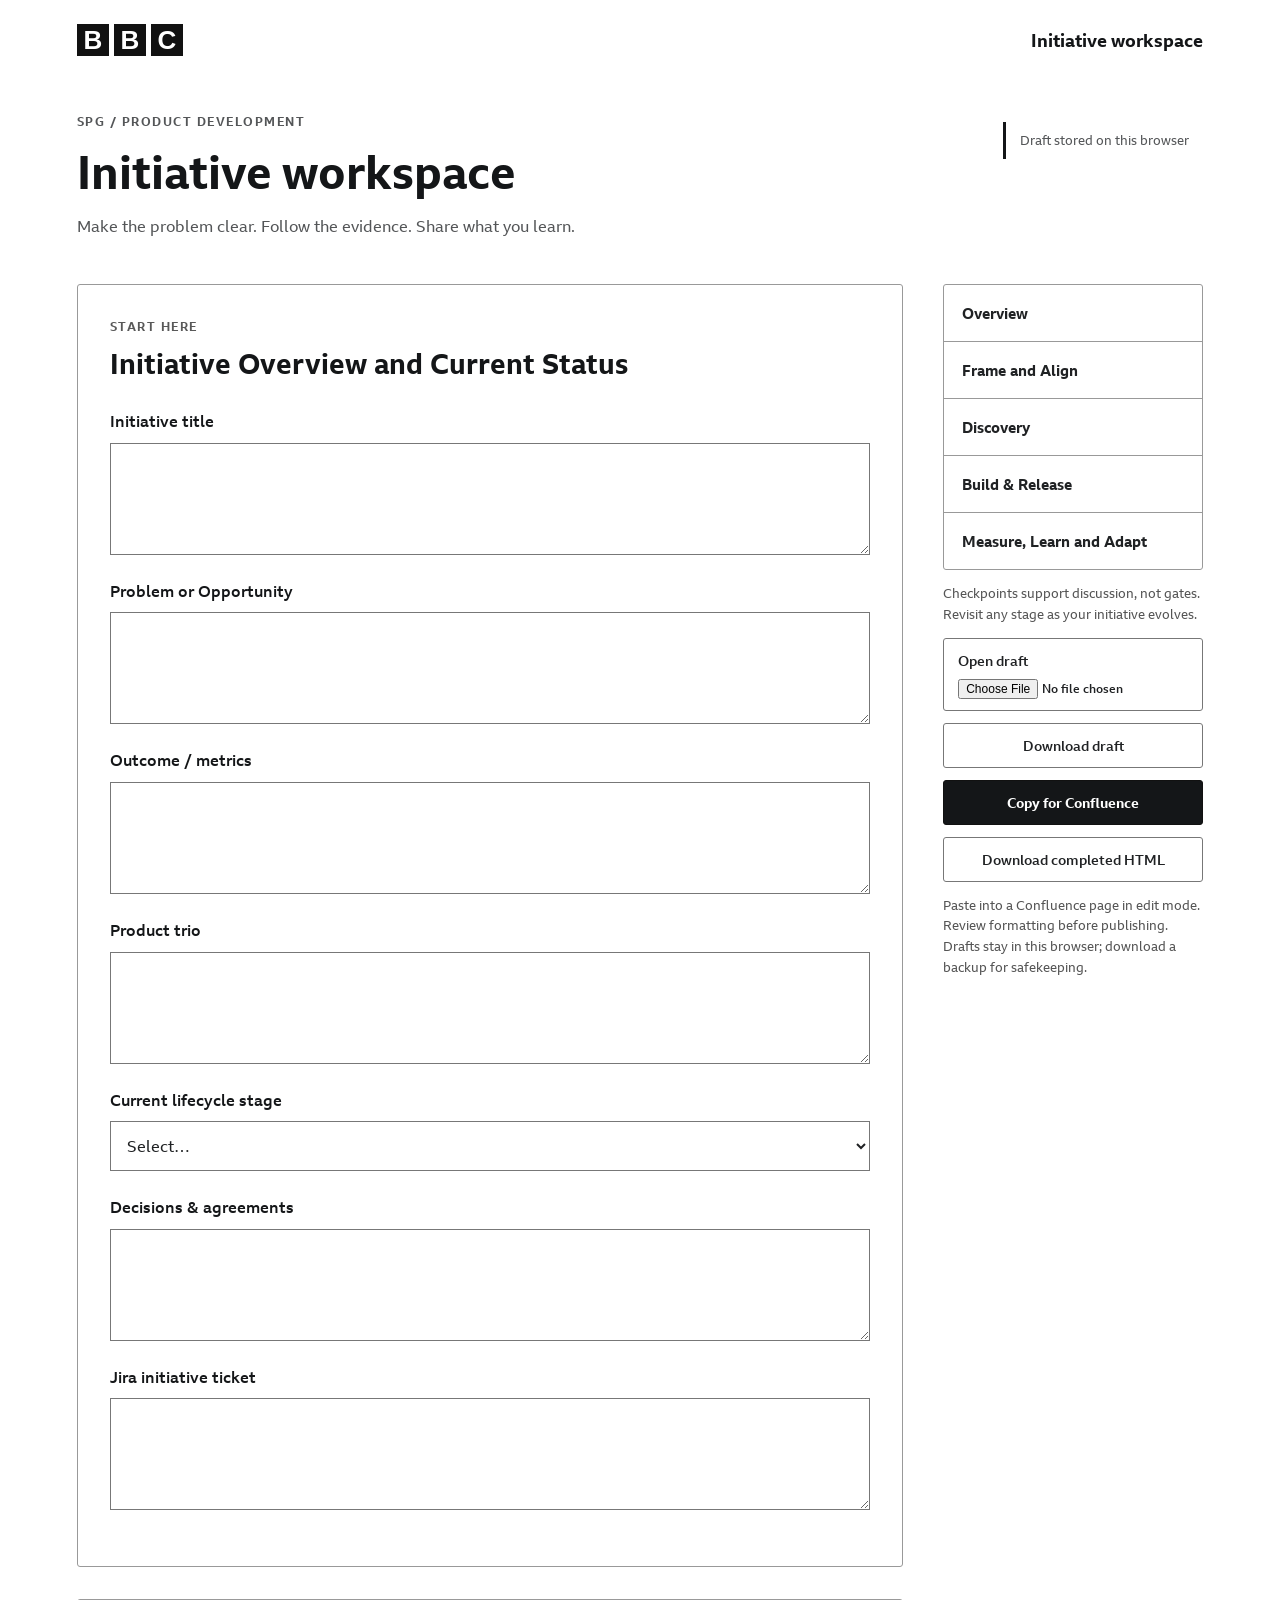
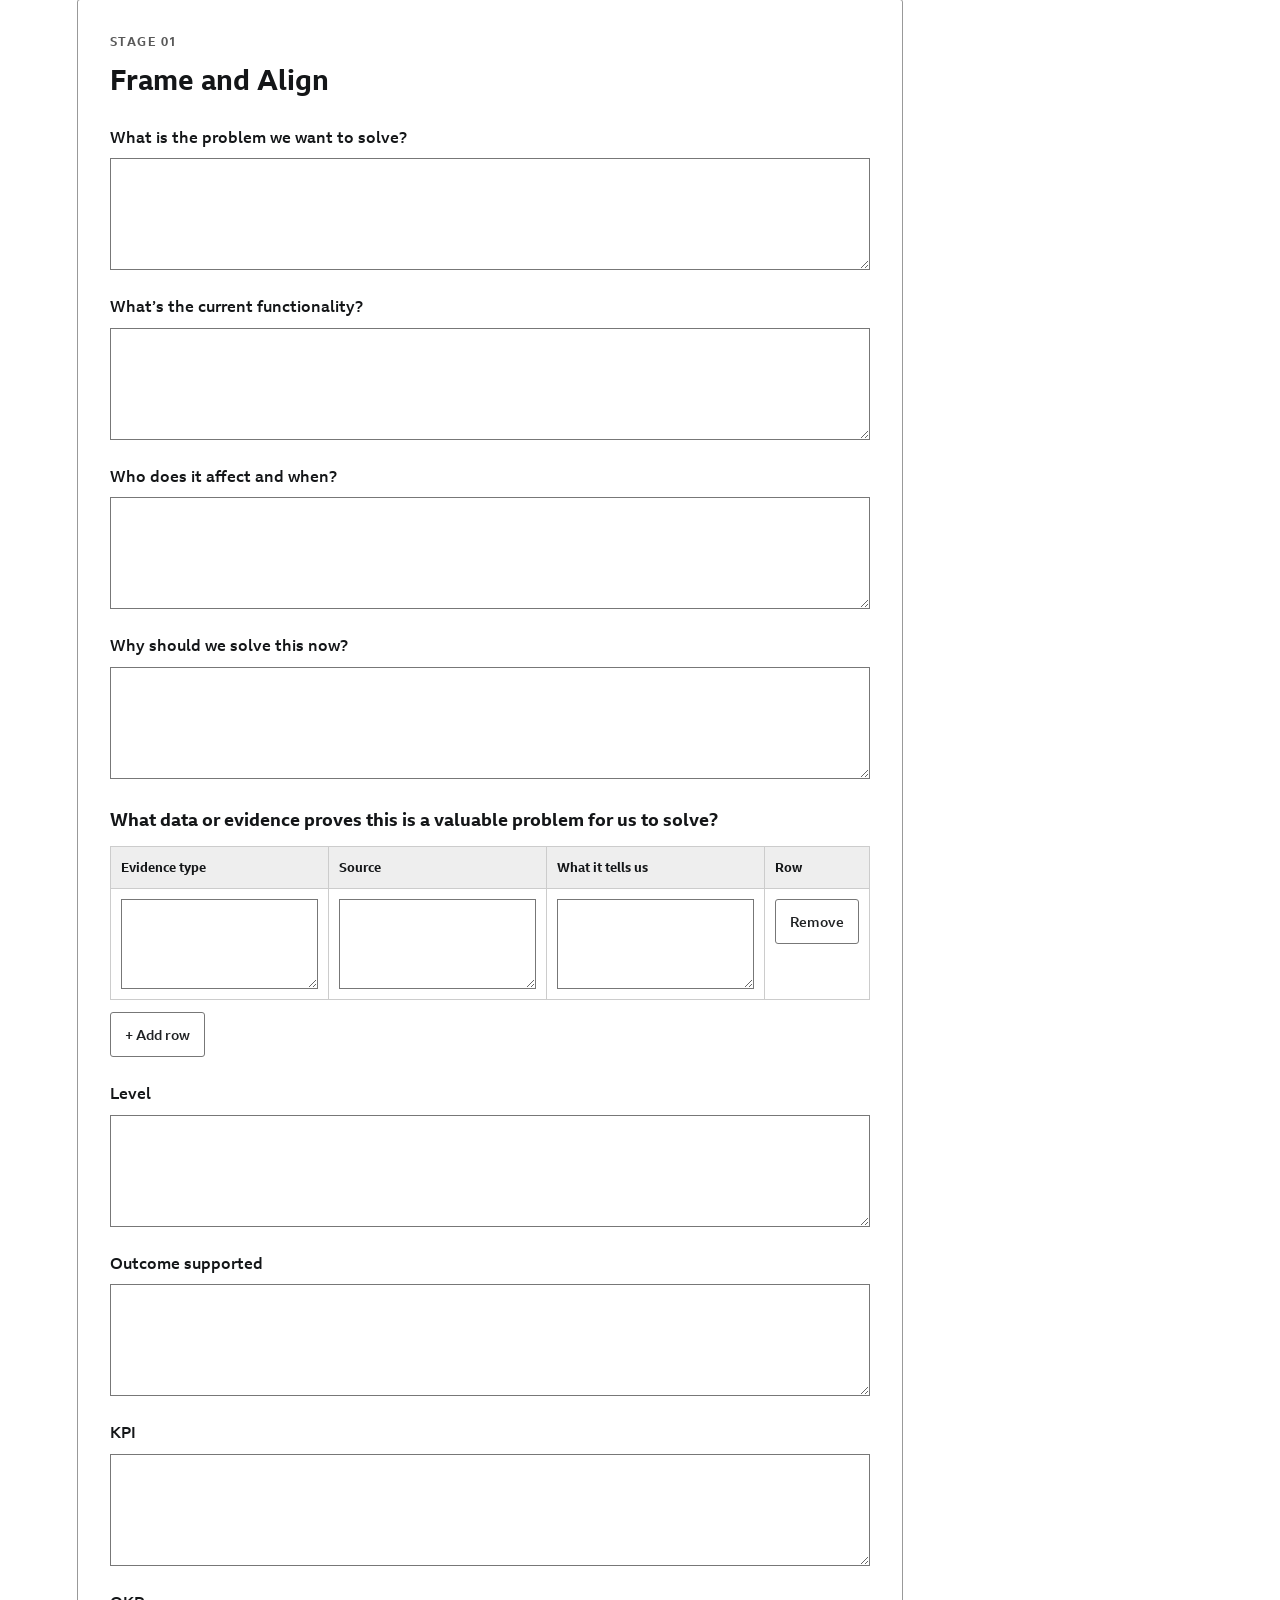
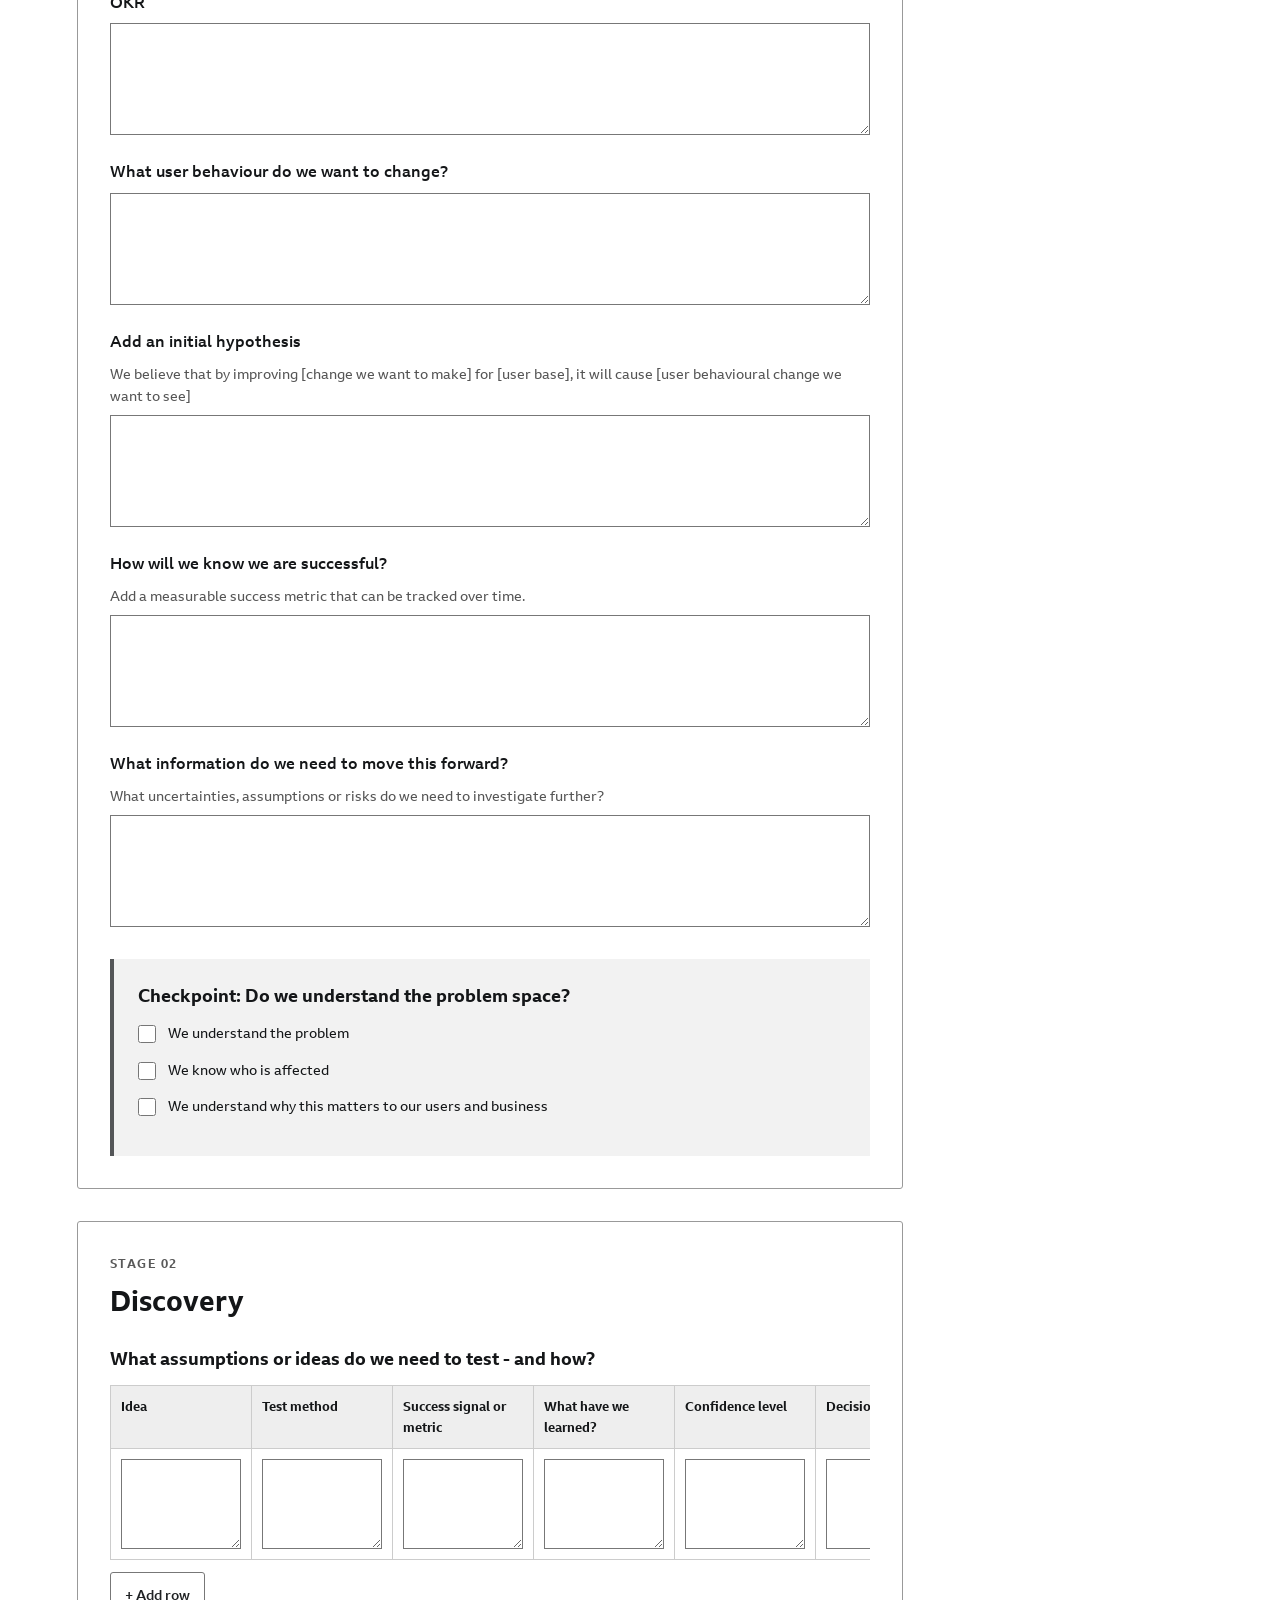
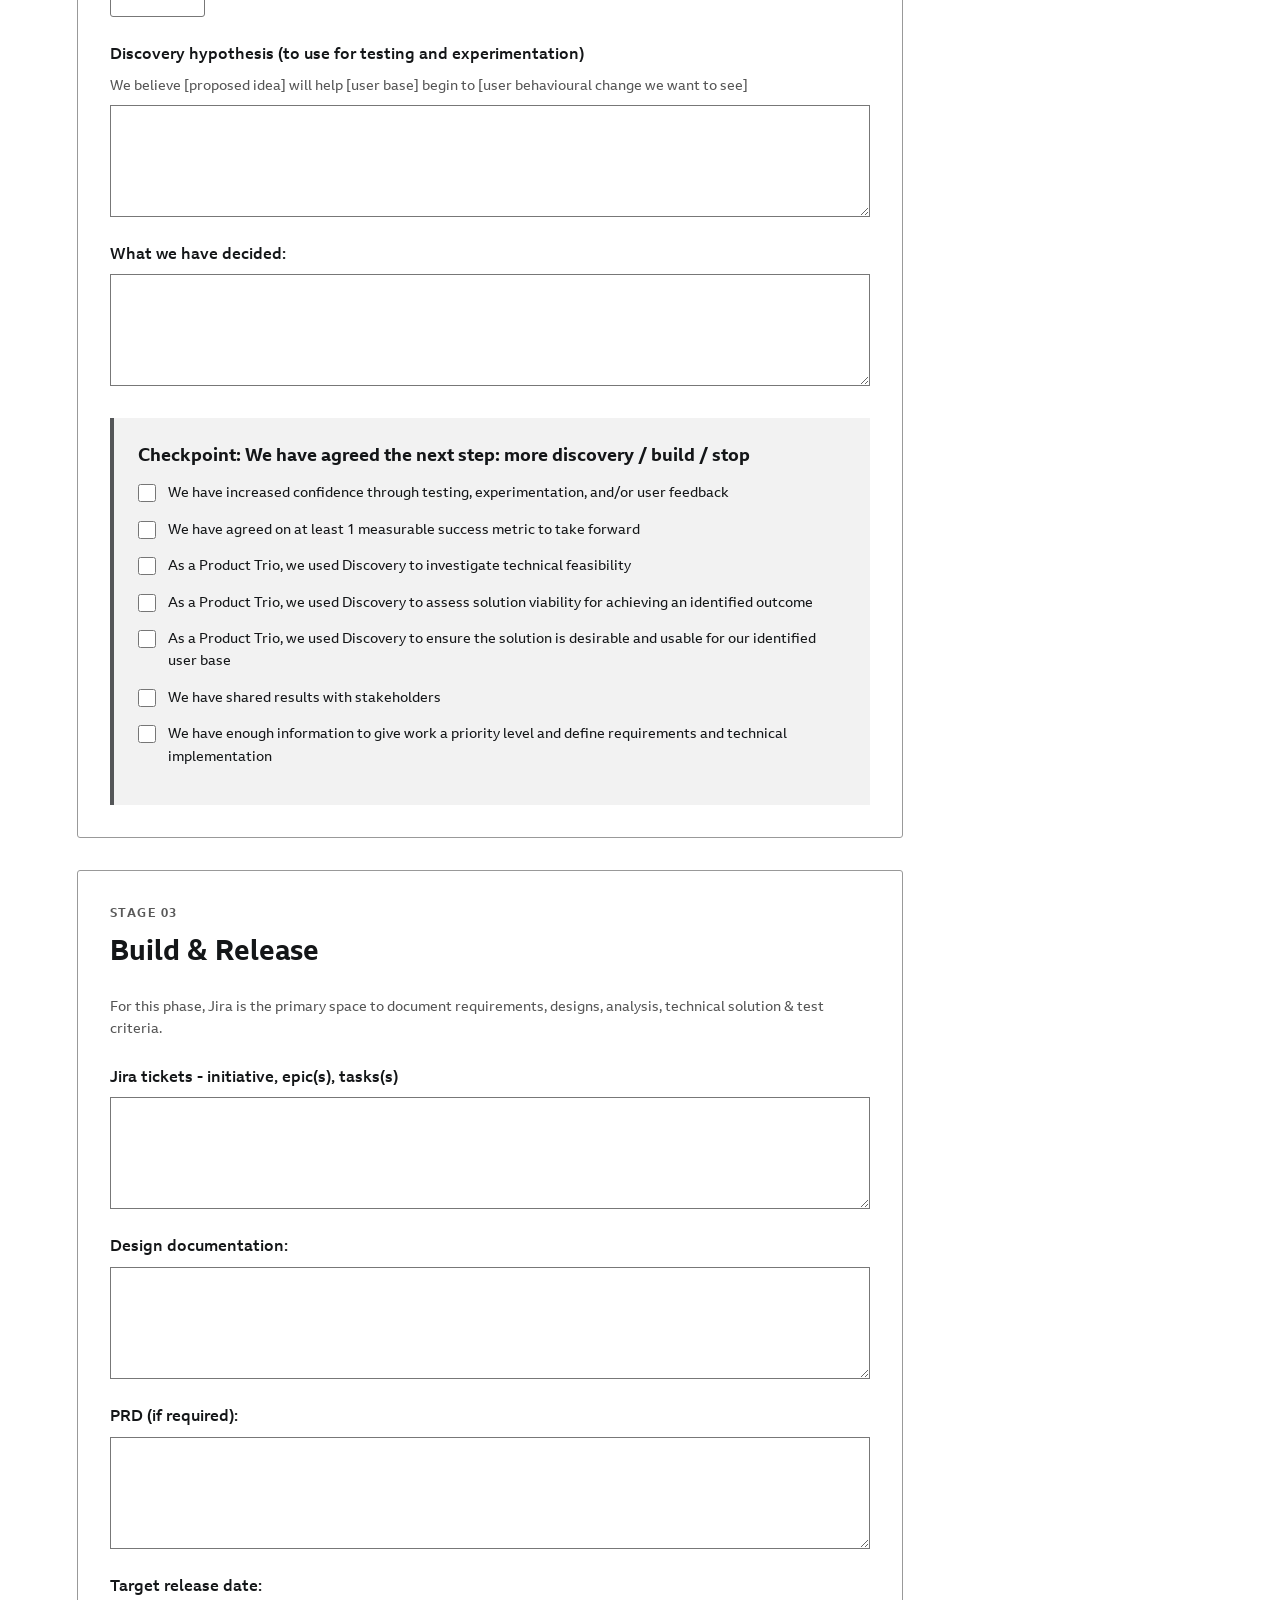
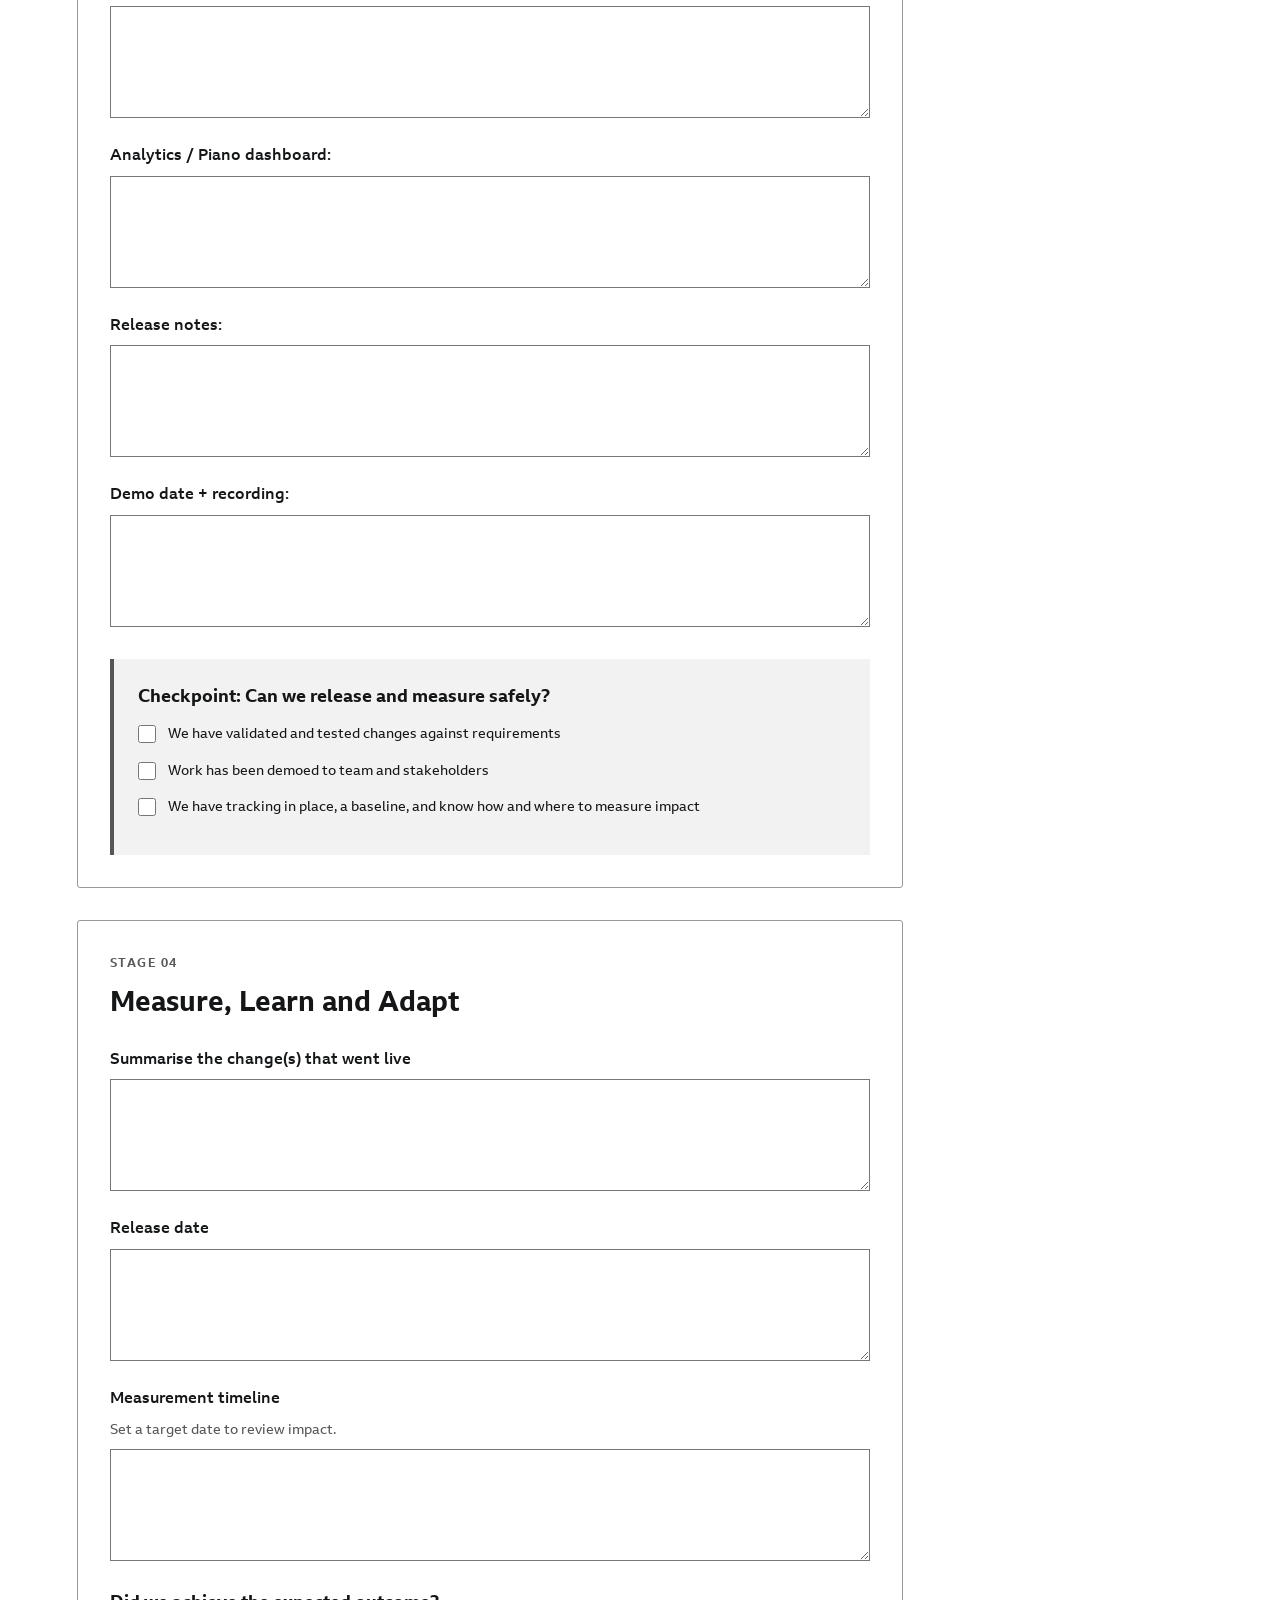
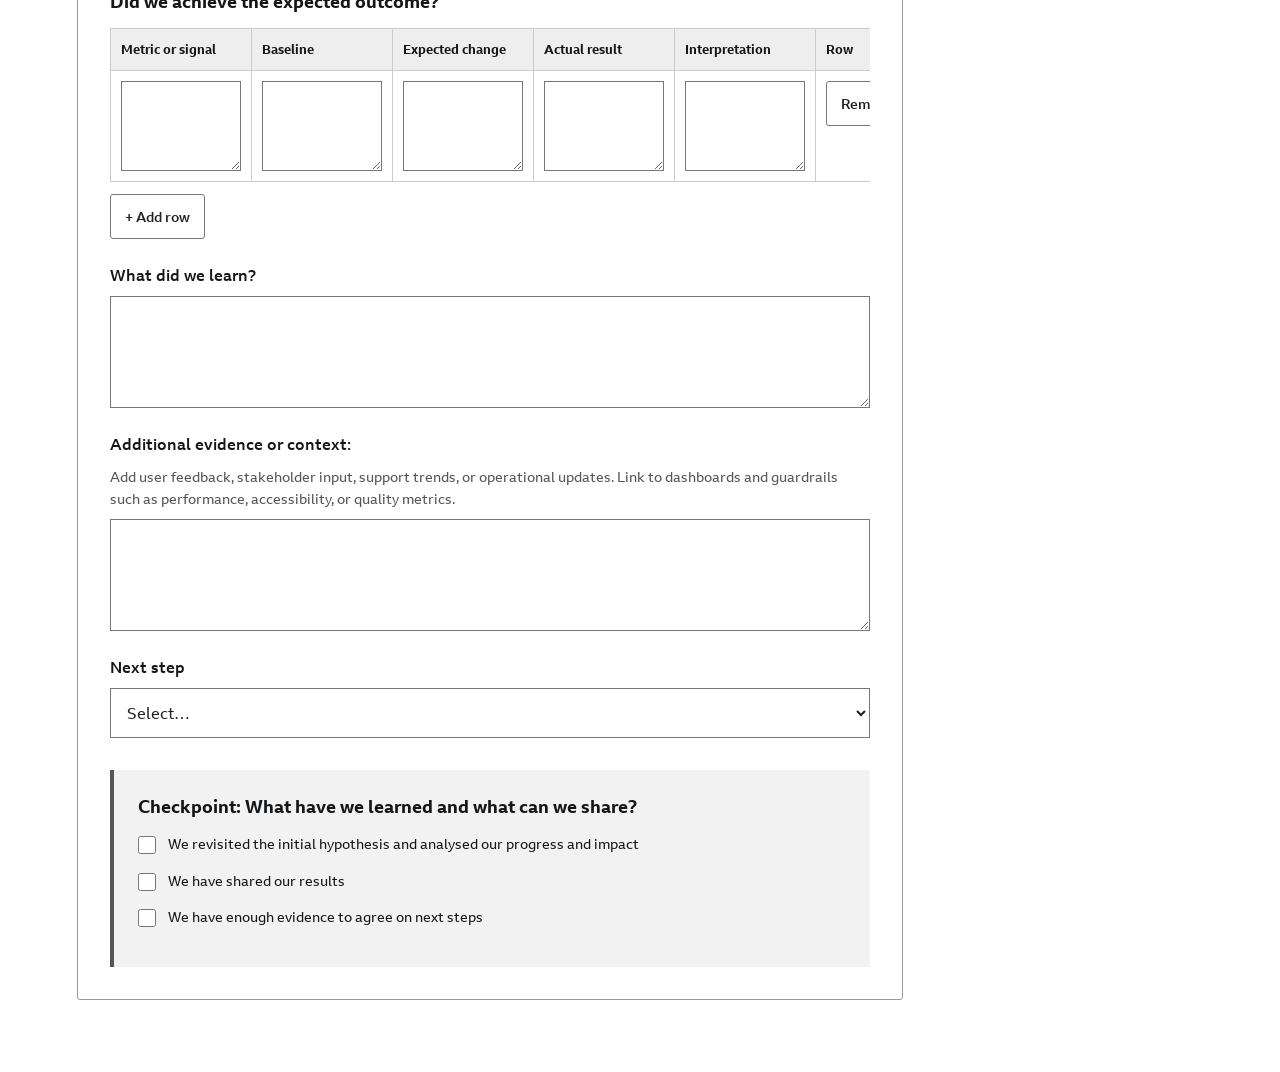
==== index.html @ 2761be41 "Match BBC helpdesk styling and bundle Reith web fonts" ====
<!doctype html>
<html lang="en"><head><meta charset="utf-8"><meta name="viewport" content="width=device-width,initial-scale=1"><title>SPG Initiative workspace</title><link rel="stylesheet" href="style.css"></head><body>
<div class="masthead"><div class="masthead-inner"><div class="wordmark" aria-label="BBC"><span aria-hidden="true">B</span><span aria-hidden="true">B</span><span aria-hidden="true">C</span></div><span class="masthead-title">Initiative workspace</span></div></div>
<header><div><span class="eyebrow">SPG / PRODUCT DEVELOPMENT</span><h1>Initiative workspace</h1><p>Make the problem clear. Follow the evidence. Share what you learn.</p></div><span id="status" role="status">Draft stored on this browser</span></header>
<div class="layout"><aside><nav aria-label="Lifecycle stages" id="nav"></nav><p>Checkpoints support discussion, not gates. Revisit any stage as your initiative evolves.</p><label class="file">Open draft<input type="file" id="import" accept="application/json"></label><button id="save">Download draft</button><button id="copy" class="primary">Copy for Confluence</button><button id="export">Download completed HTML</button><p>Paste into a Confluence page in edit mode. Review formatting before publishing. Drafts stay in this browser; download a backup for safekeeping.</p></aside><main><form id="form"></form></main></div><script src="app.js"></script></body></html>
---- style.css ----
/* BBC Reith v2.300 web fonts supplied by the project owner. */
@font-face {
  font-family: 'BBC Reith Serif';
  src: url('fonts/BBCReithSerif_W_Rg.woff2') format('woff2');
  font-weight: 400;
  font-style: normal;
  font-display: swap;
}
@font-face {
  font-family: 'BBC Reith Sans';
  src: url('fonts/BBCReithSans_W_Rg.woff2') format('woff2'), url('fonts/BBCReithSans_W_Rg.woff') format('woff');
  font-weight: 400;
  font-style: normal;
  font-display: swap;
}
@font-face {
  font-family: 'BBC Reith Sans';
  src: url('fonts/BBCReithSans_W_Md.woff2') format('woff2'), url('fonts/BBCReithSans_W_Md.woff') format('woff');
  font-weight: 500;
  font-style: normal;
  font-display: swap;
}
@font-face {
  font-family: 'BBC Reith Sans';
  src: url('fonts/BBCReithSans_W_Bd.woff2') format('woff2'), url('fonts/BBCReithSans_W_Bd.woff') format('woff');
  font-weight: 700;
  font-style: normal;
  font-display: swap;
}
:root { font-family: 'BBC Reith Sans', Arial, sans-serif; color: #202224; background: #f6f6f6; line-height: 1.6; }
* { box-sizing: border-box; }
body { margin: 0; }
.masthead { background: #fff; border-bottom: 1px solid #ddd; }
.masthead-inner { max-width: 1360px; margin: auto; padding: 18px 6%; display: flex; gap: 20px; align-items: center; }
.wordmark { display: flex; gap: 5px; }
.wordmark span { display: grid; place-items: center; width: 32px; height: 32px; background: #111; color: #fff; font: 700 26px/1 Arial, sans-serif; }
.masthead-title { border-left: 1px solid #b5b5b5; padding-left: 20px; font-size: 18px; font-weight: 700; }
header { padding: 40px max(6%, calc((100% - 1197px)/2)); background: #111; color: #fff; display: flex; justify-content: space-between; gap: 28px; align-items: center; }
h1 { font-family: 'BBC Reith Serif', Georgia, serif; font-weight: 400; font-size: clamp(32px, 4vw, 46px); line-height: 1.15; margin: 12px 0 16px; }
header p { color: #ddd; margin: 0; max-width: 580px; }
.eyebrow { font-size: 12px; font-weight: 700; letter-spacing: 1.5px; color: #ccc; }
#status { font-size: 13px; border-left: 3px solid #fff; padding: 8px 14px; max-width: 260px; }
.layout { max-width: 1360px; margin: auto; display: grid; grid-template-columns: 250px minmax(0,1fr); gap: 40px; padding: 40px 6%; }
aside { align-self: start; position: sticky; top: 24px; }
nav { border-top: 1px solid #ccc; }
nav a { display: block; padding: 12px 0; text-decoration: none; color: #202224; border-bottom: 1px solid #ccc; font-size: 15px; font-weight: 500; }
nav a:hover { text-decoration: underline; text-underline-offset: 4px; }
aside p { font-size: 13px; color: #555; }
button, .file { display: block; width: 100%; padding: 11px 14px; border: 1px solid #777; border-radius: 0; background: #fff; font: 500 14px/1.5 'BBC Reith Sans', Arial, sans-serif; margin: 12px 0; cursor: pointer; text-align: center; color: #202224; }
button:hover { background: #e8e8e8; }
.primary { background: #111; color: #fff; border-color: #111; font-weight: 700; }
.primary:hover { background: #444; }
.file { text-align: left; }
.file input { display: block; width: 100%; margin-top: 8px; font: inherit; font-size: 12px; }
main { min-width: 0; }
section { background: #fff; border: 1px solid #ddd; border-top: 4px solid #111; padding: 32px; margin-bottom: 32px; scroll-margin-top: 24px; }
h2 { font-size: 28px; line-height: 1.25; margin: 0 0 28px; font-weight: 700; }
h3 { font-size: 18px; line-height: 1.4; margin: 28px 0 14px; font-weight: 700; }
.field { display: block; margin: 24px 0; font-size: 16px; font-weight: 500; }
textarea, input[type=text], select { display: block; width: 100%; margin-top: 8px; padding: 12px; border: 1px solid #777; border-radius: 0; font: 400 16px/1.5 'BBC Reith Sans', Arial, sans-serif; color: #202224; background: #fff; }
textarea { min-height: 112px; resize: vertical; }
a:focus-visible, button:focus-visible, input:focus-visible, textarea:focus-visible, select:focus-visible { outline: 3px solid #005fcc; outline-offset: 3px; }
.hint { font-size: 14px; color: #555; font-weight: 400; margin: 8px 0; }
.checkpoint { padding: 24px; background: #f2f2f2; border-left: 4px solid #545658; margin-top: 32px; }
.checkpoint h3 { margin-top: 0; }
.check { display: flex; gap: 12px; font-size: 14px; margin: 14px 0; font-weight: 400; }
.check input { flex-shrink: 0; width: 18px; height: 18px; margin: 3px 0 0; accent-color: #111; }
.table-wrap { overflow: auto; }
table { border-collapse: collapse; width: 100%; font-size: 13px; }
th, td { border: 1px solid #ccc; padding: 10px; text-align: left; vertical-align: top; }
th { background: #eee; font-weight: 700; }
td textarea { min-width: 120px; min-height: 90px; margin: 0; font-size: 14px; }
td button { width: auto; margin: 0; }
.add { width: auto; }
.section-num { font-size: 12px; font-weight: 700; letter-spacing: 1.5px; color: #595959; margin-bottom: 10px; }
@media(max-width:850px) {
  header { display: block; padding: 30px 24px; }
  #status { display: inline-block; margin-top: 24px; max-width: none; }
  .masthead-inner { padding: 16px 24px; }
  .layout { display: block; padding: 24px; }
  aside { position: static; margin-bottom: 28px; }
  nav { display: flex; overflow: auto; gap: 20px; }
  nav a { flex-shrink: 0; font-size: 14px; }
  section { padding: 24px; }
  aside button { display: inline-block; width: auto; margin-right: 6px; }
}
@media(max-width:450px) {
  .layout { padding: 16px; }
  section { padding: 20px 16px; }
  h2 { font-size: 24px; }
  .checkpoint { padding: 16px; }
}
@media print {
  aside, #status, button, .masthead { display: none; }
  .layout { display: block; padding: 0; }
  section { break-inside: avoid; }
  header { background: #fff; color: #000; }
  header p, .eyebrow { color: #333; }
}
/* Helpdesk reference: white canvas, bold sans headings and right-hand navigation. */
:root { background: #fff; color: #141618; }
.masthead { border-bottom: 0; }
.masthead-inner { max-width: 1440px; padding-top: 24px; padding-bottom: 24px; }
.masthead-title { margin-left: auto; border-left: 0; padding-left: 0; }
header { max-width: 1360px; margin: auto; padding: 28px 6% 12px; background: #fff; color: #141618; align-items: flex-start; }
h1 { font-family: 'BBC Reith Sans', Arial, sans-serif; font-weight: 700; }
header p { color: #545658; }
.eyebrow { color: #545658; }
#status { color: #545658; border-left-color: #141618; margin-top: 14px; }
.layout { grid-template-columns: minmax(0,1fr) 260px; gap: 40px; padding-top: 32px; }
main { grid-column: 1; grid-row: 1; }
aside { grid-column: 2; grid-row: 1; }
nav { border: 1px solid #999; border-radius: 3px; overflow: hidden; }
nav a { padding: 16px 18px; border-bottom: 1px solid #999; font-weight: 700; }
nav a:last-child { border-bottom: 0; }
nav a:hover { background: #f2f2f2; }
section { border: 1px solid #999; border-top: 1px solid #999; border-radius: 3px; }
button, .file { border-radius: 3px; }
.primary { background: #141618; }
@media(max-width:850px) {
  header { padding: 24px; }
  .layout { display: flex; flex-direction: column; }
  aside { width: 100%; }
  nav { flex-wrap: nowrap; overflow-x: auto; }
  nav a { border-bottom: 0; border-right: 1px solid #999; }
  nav a:last-child { border-right: 0; }
  main { width: 100%; }
}
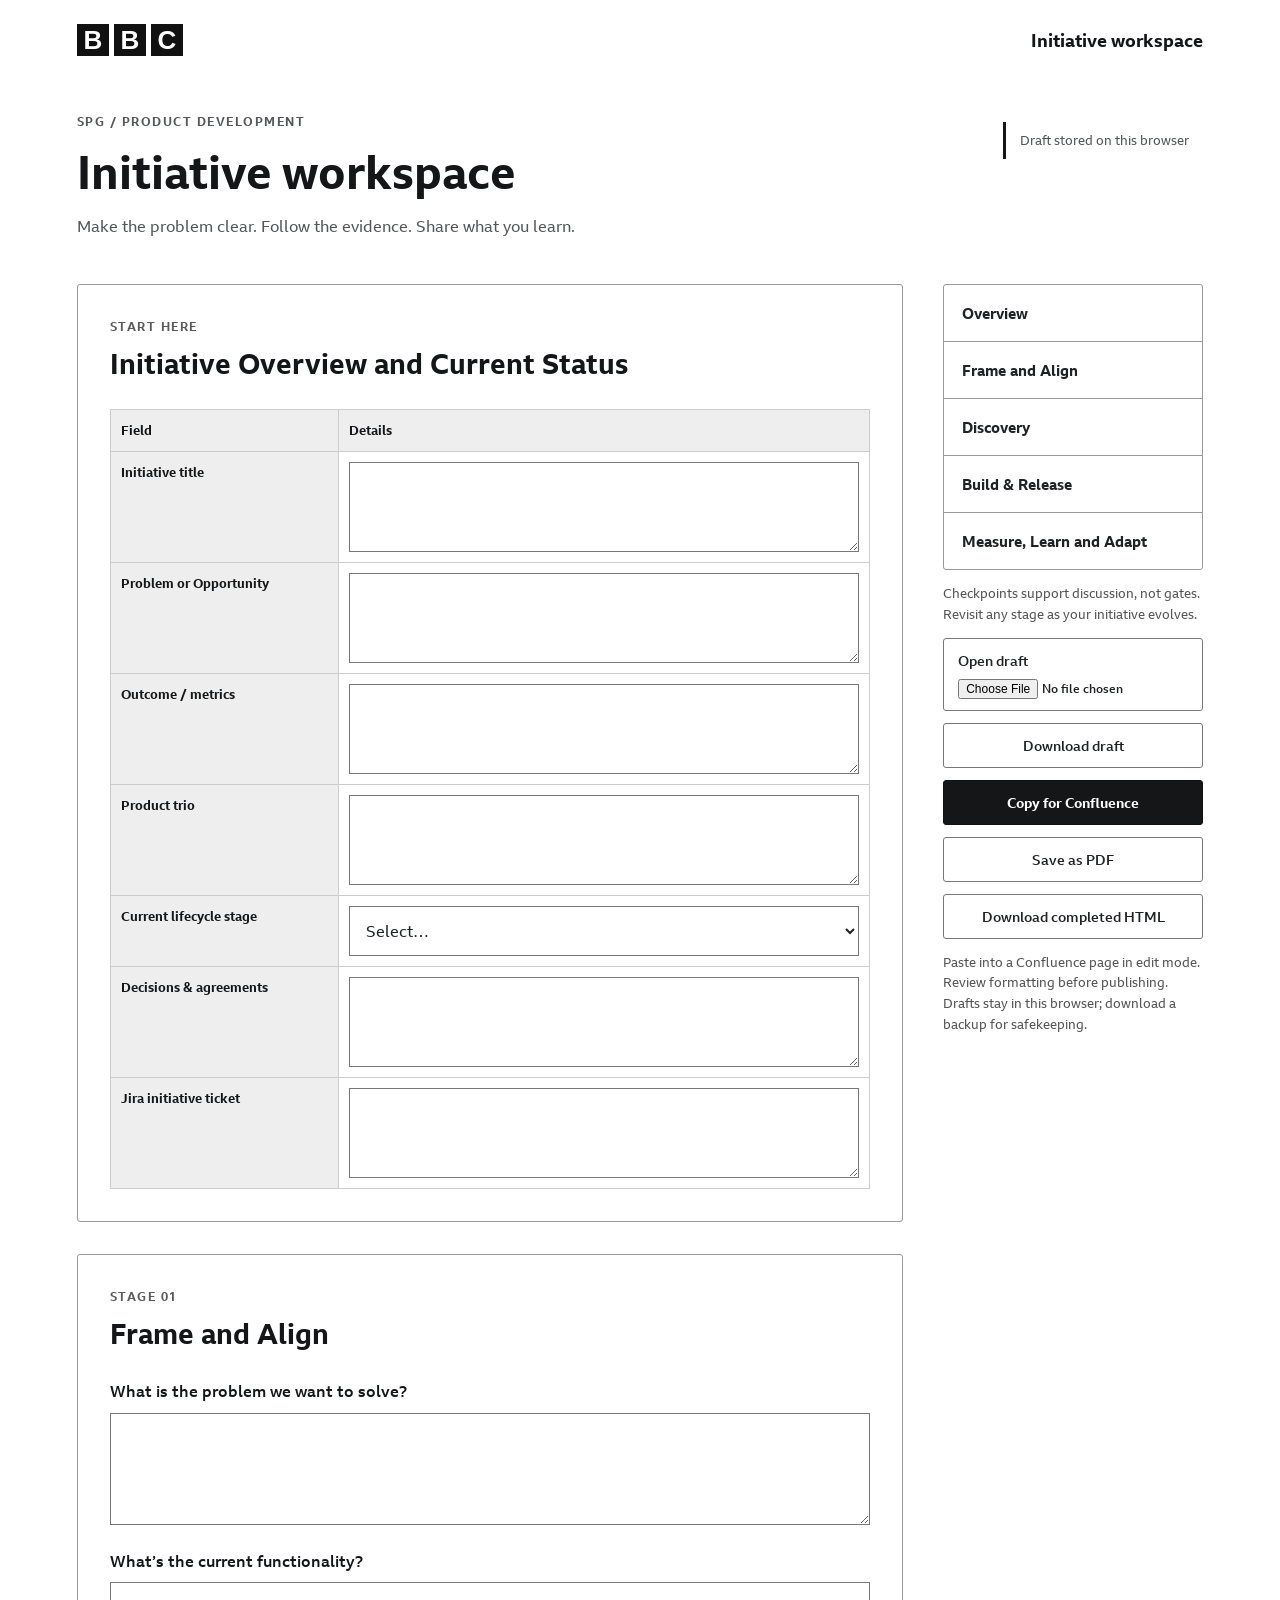
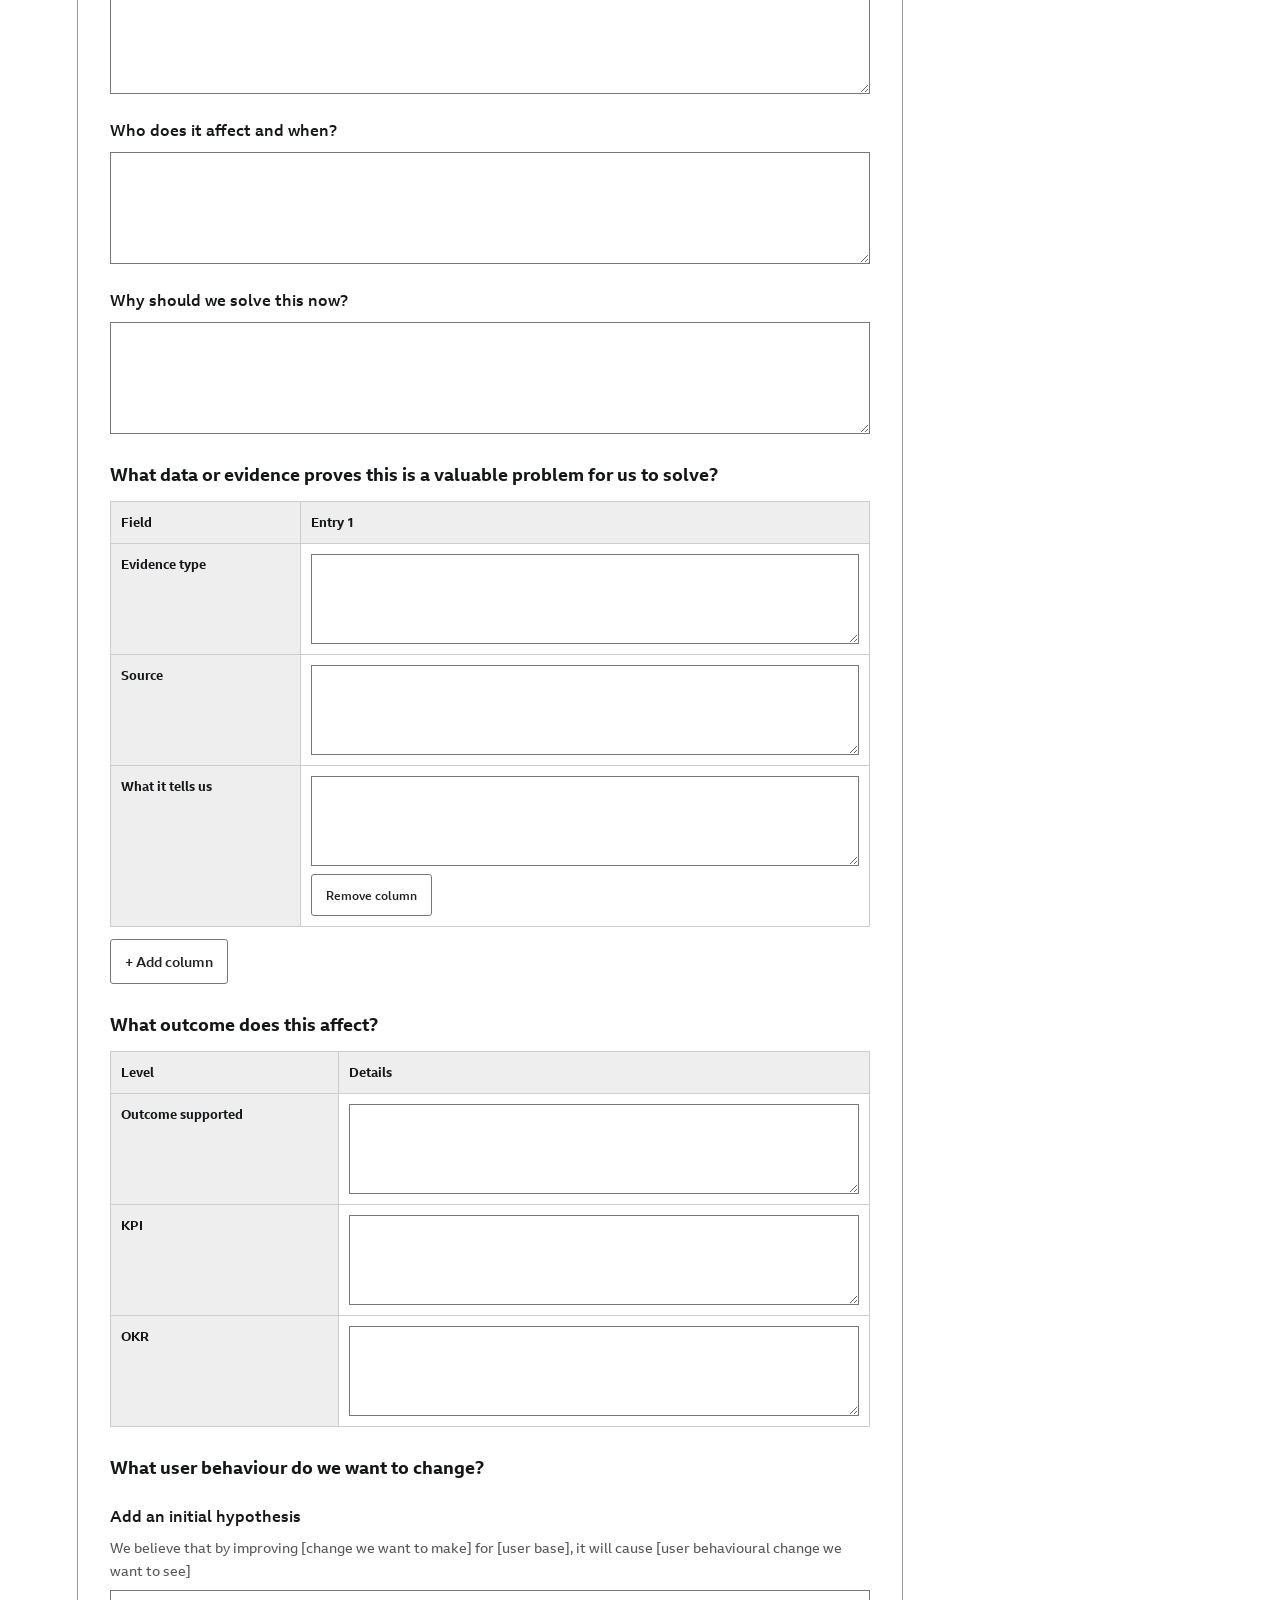
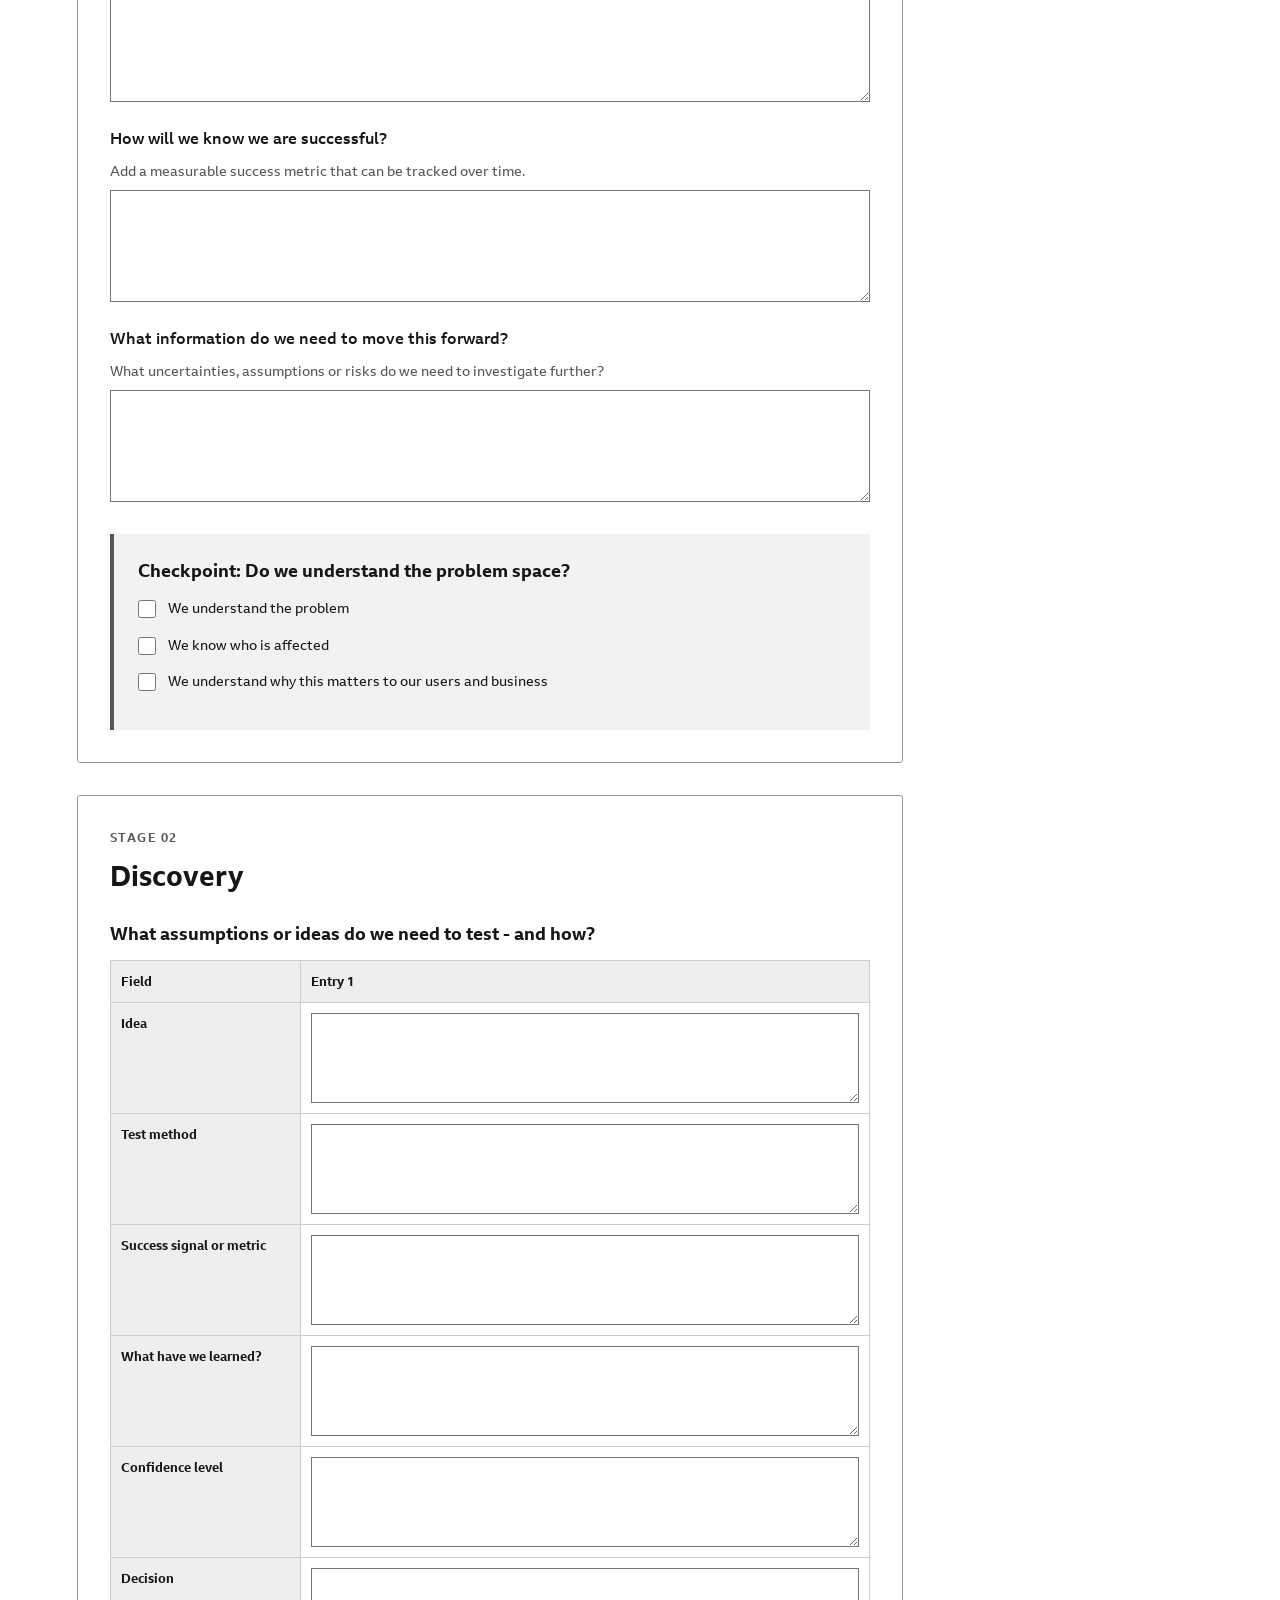
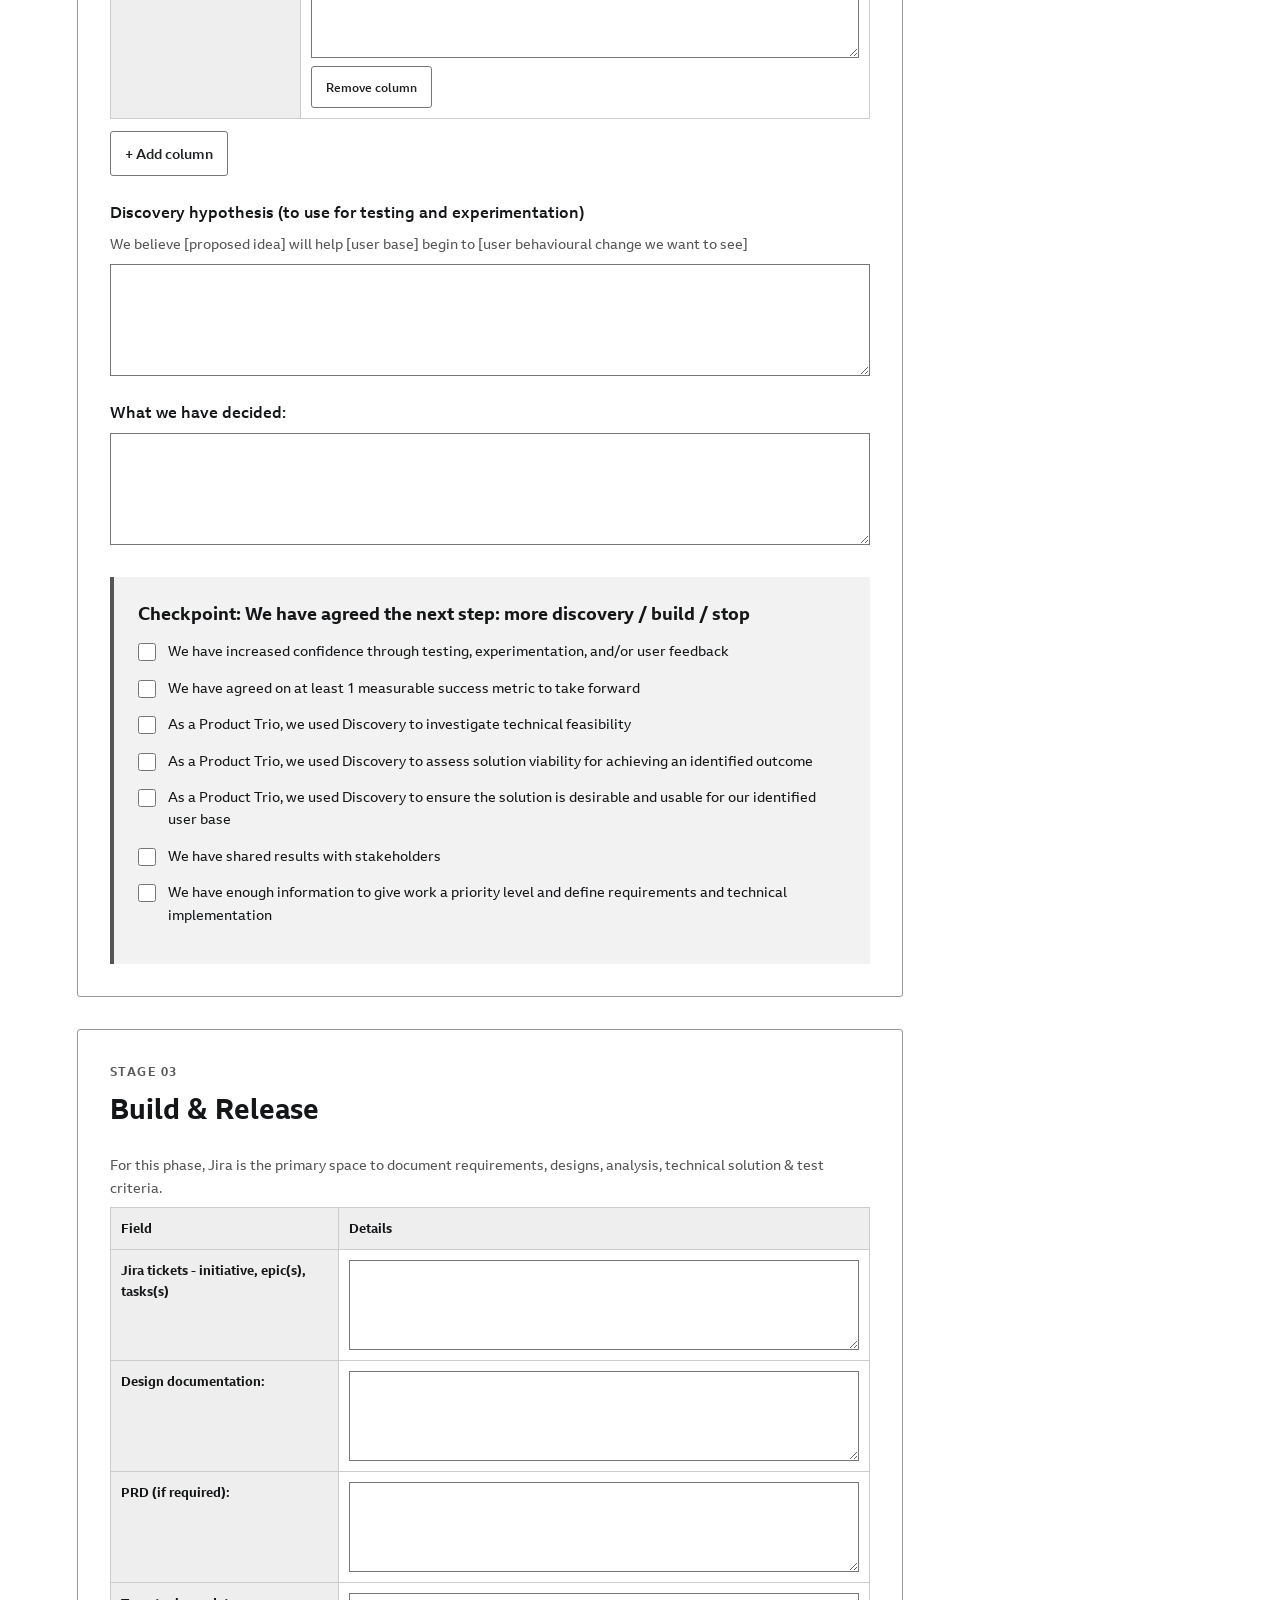
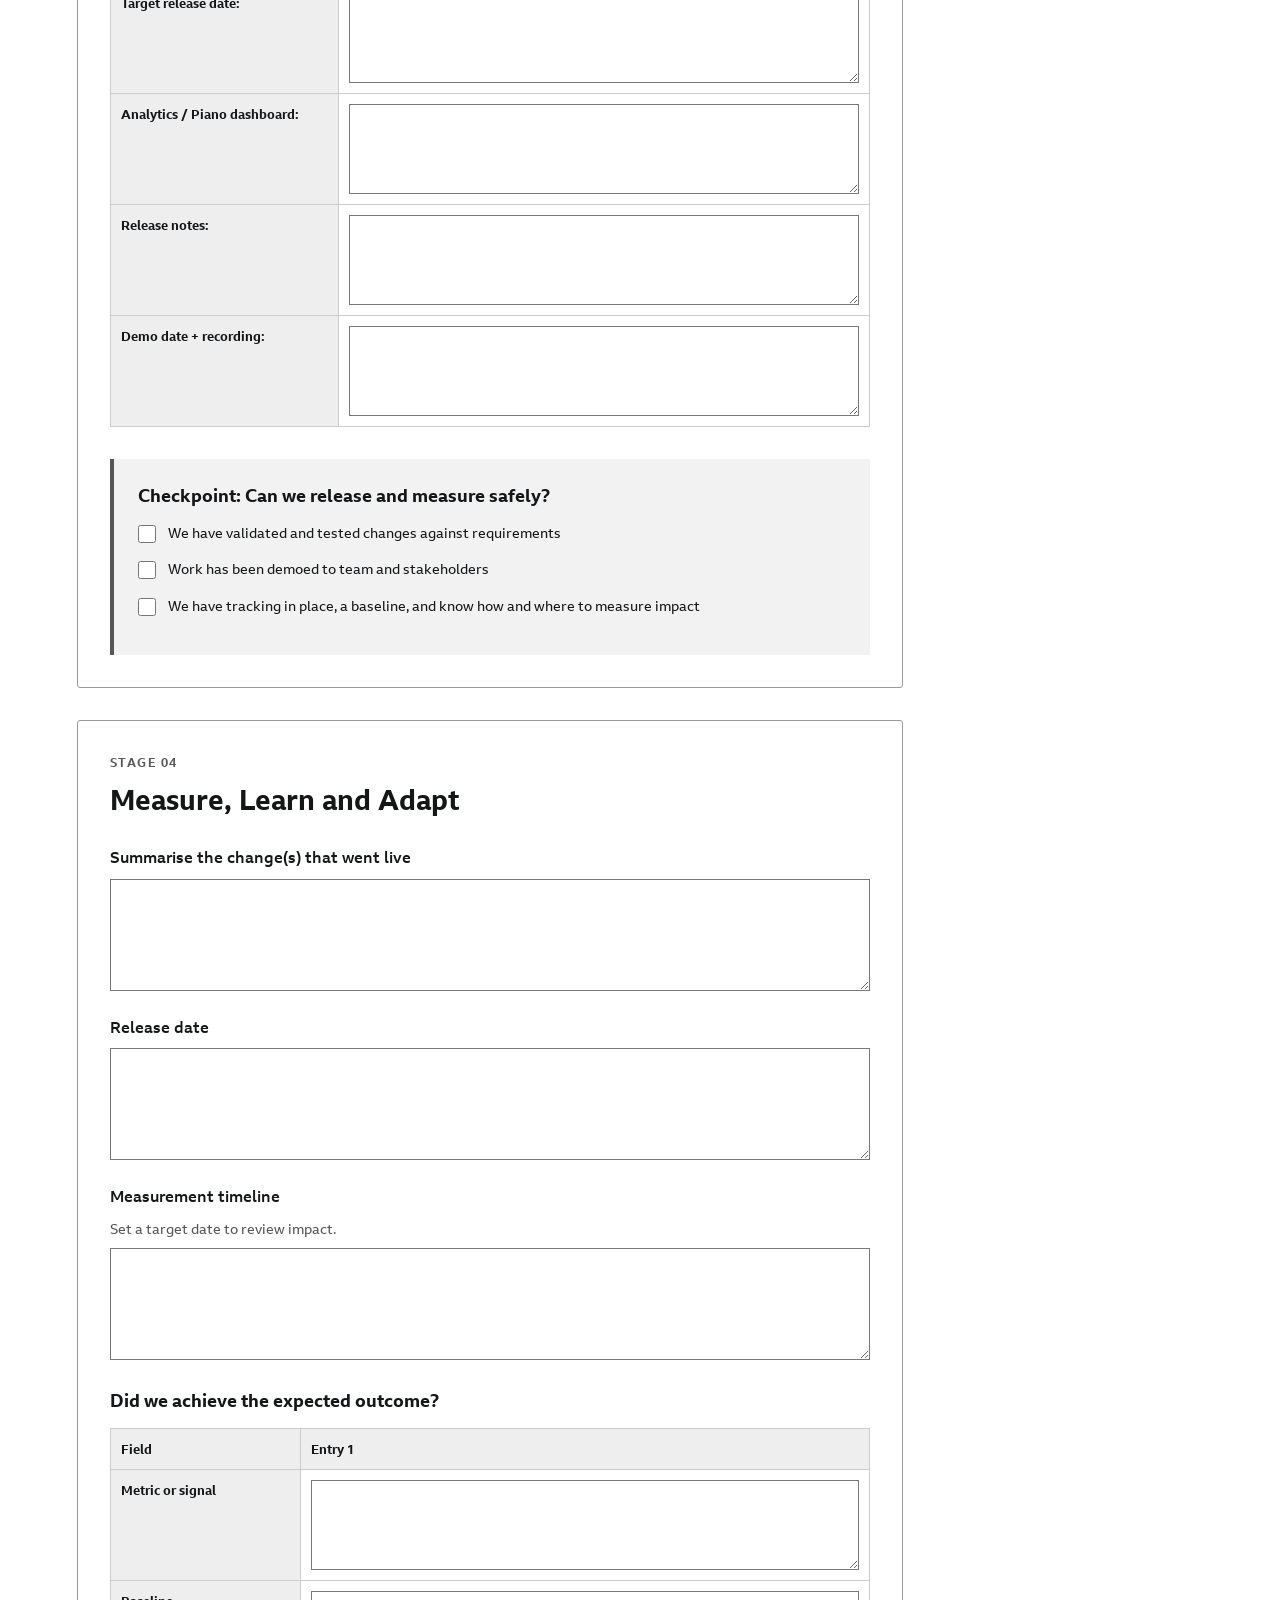
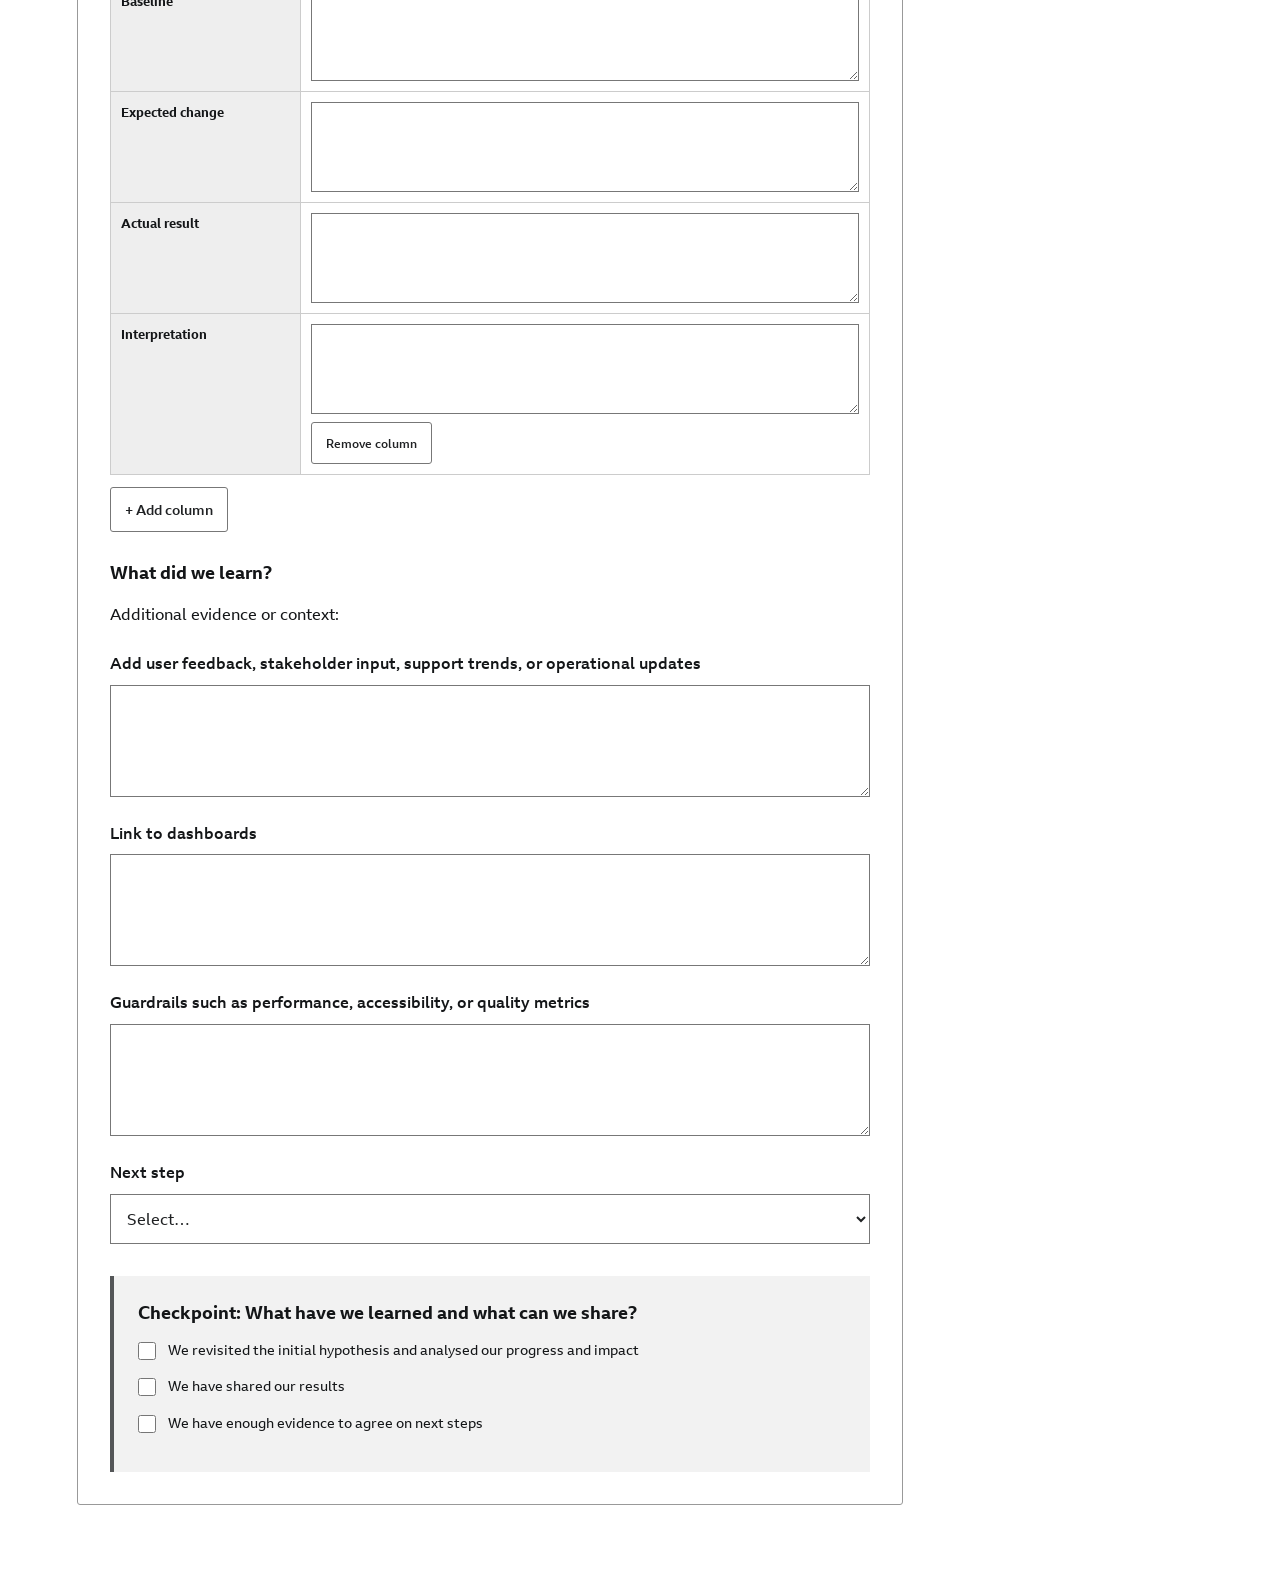
==== commit 88420913: "Add Confluence-style PDF print preview" ====
--- a/index.html
+++ b/index.html
@@ -2,4 +2,4 @@
 <html lang="en"><head><meta charset="utf-8"><meta name="viewport" content="width=device-width,initial-scale=1"><title>SPG Initiative workspace</title><link rel="stylesheet" href="style.css"></head><body>
 <div class="masthead"><div class="masthead-inner"><div class="wordmark" aria-label="BBC"><span aria-hidden="true">B</span><span aria-hidden="true">B</span><span aria-hidden="true">C</span></div><span class="masthead-title">Initiative workspace</span></div></div>
 <header><div><span class="eyebrow">SPG / PRODUCT DEVELOPMENT</span><h1>Initiative workspace</h1><p>Make the problem clear. Follow the evidence. Share what you learn.</p></div><span id="status" role="status">Draft stored on this browser</span></header>
-<div class="layout"><aside><nav aria-label="Lifecycle stages" id="nav"></nav><p>Checkpoints support discussion, not gates. Revisit any stage as your initiative evolves.</p><label class="file">Open draft<input type="file" id="import" accept="application/json"></label><button id="save">Download draft</button><button id="copy" class="primary">Copy for Confluence</button><button id="export">Download completed HTML</button><p>Paste into a Confluence page in edit mode. Review formatting before publishing. Drafts stay in this browser; download a backup for safekeeping.</p></aside><main><form id="form"></form></main></div><script src="app.js"></script></body></html>
+<div class="layout"><aside><nav aria-label="Lifecycle stages" id="nav"></nav><p>Checkpoints support discussion, not gates. Revisit any stage as your initiative evolves.</p><label class="file">Open draft<input type="file" id="import" accept="application/json"></label><button id="save">Download draft</button><button id="copy" class="primary">Copy for Confluence</button><button id="pdf">Save as PDF</button><button id="export">Download completed HTML</button><p>Paste into a Confluence page in edit mode. Review formatting before publishing. Drafts stay in this browser; download a backup for safekeeping.</p></aside><main><form id="form"></form></main></div><script src="app.js"></script></body></html>
--- a/style.css
+++ b/style.css
@@ -126,3 +126,11 @@
   nav a:last-child { border-right: 0; }
   main { width: 100%; }
 }
+.outcome-table th[scope="row"] { width: 30%; }
+.outcome-table td textarea { min-width: 0; }
+.table-field { margin: 0; }
+.table-field select { margin-top: 0; }
+.visually-hidden { position: absolute; width: 1px; height: 1px; padding: 0; margin: -1px; overflow: hidden; clip-path: inset(50%); white-space: nowrap; border: 0; }
+.entry-table th[scope="row"] { min-width: 150px; width: 25%; }
+.entry-table td { min-width: 200px; }
+.entry-table td button { width: auto; margin: 8px 0 0; font-size: 12px; }
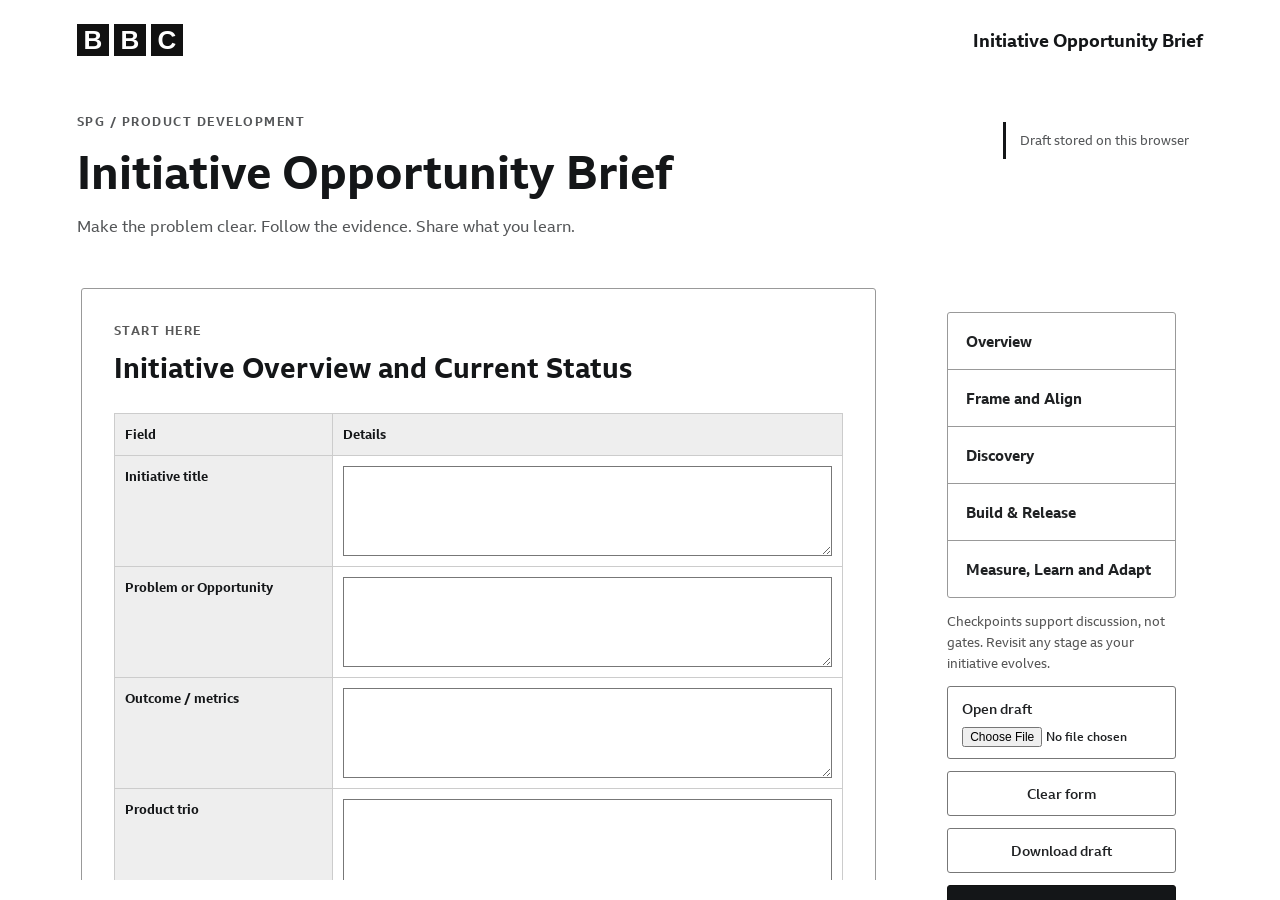
==== commit 732eb824: "Rename opportunity brief and add clear form and independent scrolling" ====
--- a/index.html
+++ b/index.html
@@ -1,5 +1,5 @@
 <!doctype html>
-<html lang="en"><head><meta charset="utf-8"><meta name="viewport" content="width=device-width,initial-scale=1"><title>SPG Initiative workspace</title><link rel="stylesheet" href="style.css"></head><body>
-<div class="masthead"><div class="masthead-inner"><div class="wordmark" aria-label="BBC"><span aria-hidden="true">B</span><span aria-hidden="true">B</span><span aria-hidden="true">C</span></div><span class="masthead-title">Initiative workspace</span></div></div>
-<header><div><span class="eyebrow">SPG / PRODUCT DEVELOPMENT</span><h1>Initiative workspace</h1><p>Make the problem clear. Follow the evidence. Share what you learn.</p></div><span id="status" role="status">Draft stored on this browser</span></header>
-<div class="layout"><aside><nav aria-label="Lifecycle stages" id="nav"></nav><p>Checkpoints support discussion, not gates. Revisit any stage as your initiative evolves.</p><label class="file">Open draft<input type="file" id="import" accept="application/json"></label><button id="save">Download draft</button><button id="copy" class="primary">Copy for Confluence</button><button id="pdf">Save as PDF</button><button id="export">Download completed HTML</button><p>Paste into a Confluence page in edit mode. Review formatting before publishing. Drafts stay in this browser; download a backup for safekeeping.</p></aside><main><form id="form"></form></main></div><script src="app.js"></script></body></html>
+<html lang="en"><head><meta charset="utf-8"><meta name="viewport" content="width=device-width,initial-scale=1"><title>Initiative Opportunity Brief</title><link rel="stylesheet" href="style.css"></head><body>
+<div class="masthead"><div class="masthead-inner"><div class="wordmark" aria-label="BBC"><span aria-hidden="true">B</span><span aria-hidden="true">B</span><span aria-hidden="true">C</span></div><span class="masthead-title">Initiative Opportunity Brief</span></div></div>
+<header><div><span class="eyebrow">SPG / PRODUCT DEVELOPMENT</span><h1>Initiative Opportunity Brief</h1><p>Make the problem clear. Follow the evidence. Share what you learn.</p></div><span id="status" role="status">Draft stored on this browser</span></header>
+<div class="layout"><aside tabindex="0" aria-label="Initiative navigation and export options"><nav aria-label="Lifecycle stages" id="nav"></nav><p>Checkpoints support discussion, not gates. Revisit any stage as your initiative evolves.</p><label class="file">Open draft<input type="file" id="import" accept="application/json"></label><button type="button" id="clear">Clear form</button><button id="save">Download draft</button><button id="copy" class="primary">Copy for Confluence</button><button id="pdf">Save as PDF</button><button id="export">Download completed HTML</button><p>Paste into a Confluence page in edit mode. Review formatting before publishing. Drafts stay in this browser; download a backup for safekeeping.</p></aside><main tabindex="0" aria-label="Initiative form"><form id="form"></form></main></div><script src="app.js"></script></body></html>
--- a/style.css
+++ b/style.css
@@ -134,3 +134,12 @@
 .entry-table th[scope="row"] { min-width: 150px; width: 25%; }
 .entry-table td { min-width: 200px; }
 .entry-table td button { width: auto; margin: 8px 0 0; font-size: 12px; }
+/* Desktop panes scroll independently beneath the page heading. */
+@media screen and (min-width: 851px) {
+  body { height: 100vh; height: 100dvh; display: grid; grid-template-rows: auto auto minmax(0, 1fr); overflow: hidden; }
+  header { width: 100%; }
+  .layout { width: 100%; height: 100%; margin: 0 auto; min-height: 0; grid-template-rows: minmax(0, 1fr); overflow: hidden; padding-bottom: 20px; }
+  .layout > main, .layout > aside { position: relative; height: 100%; min-height: 0; overflow-y: auto; overscroll-behavior-y: contain; scrollbar-gutter: stable; padding: 4px 12px 12px 4px; }
+  .layout > aside { position: relative; align-self: stretch; }
+  .layout > main:focus-visible, .layout > aside:focus-visible { outline: 2px solid #005fcc; outline-offset: -2px; }
+}
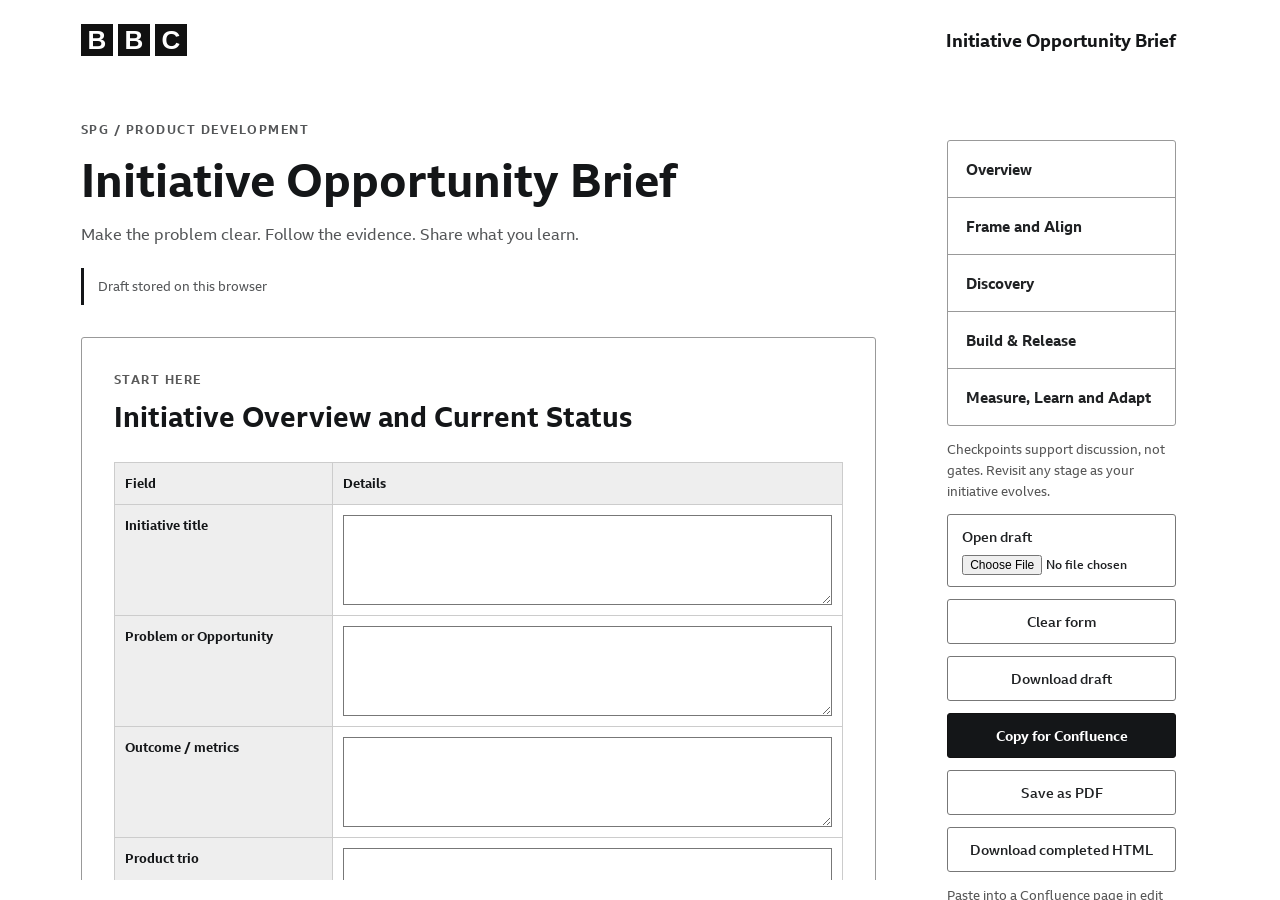
==== commit 25c2ad65: "Scroll title with form and align masthead with content panes" ====
--- a/index.html
+++ b/index.html
@@ -1,5 +1,5 @@
 <!doctype html>
-<html lang="en"><head><meta charset="utf-8"><meta name="viewport" content="width=device-width,initial-scale=1"><title>Initiative Opportunity Brief</title><link rel="stylesheet" href="style.css"></head><body>
+<html lang="en"><head><meta charset="utf-8"><meta name="viewport" content="width=device-width,initial-scale=1"><title>Initiative Opportunity Brief</title><link rel="stylesheet" href="style.css?v=scroll-title-1"></head><body>
 <div class="masthead"><div class="masthead-inner"><div class="wordmark" aria-label="BBC"><span aria-hidden="true">B</span><span aria-hidden="true">B</span><span aria-hidden="true">C</span></div><span class="masthead-title">Initiative Opportunity Brief</span></div></div>
-<header><div><span class="eyebrow">SPG / PRODUCT DEVELOPMENT</span><h1>Initiative Opportunity Brief</h1><p>Make the problem clear. Follow the evidence. Share what you learn.</p></div><span id="status" role="status">Draft stored on this browser</span></header>
-<div class="layout"><aside tabindex="0" aria-label="Initiative navigation and export options"><nav aria-label="Lifecycle stages" id="nav"></nav><p>Checkpoints support discussion, not gates. Revisit any stage as your initiative evolves.</p><label class="file">Open draft<input type="file" id="import" accept="application/json"></label><button type="button" id="clear">Clear form</button><button id="save">Download draft</button><button id="copy" class="primary">Copy for Confluence</button><button id="pdf">Save as PDF</button><button id="export">Download completed HTML</button><p>Paste into a Confluence page in edit mode. Review formatting before publishing. Drafts stay in this browser; download a backup for safekeeping.</p></aside><main tabindex="0" aria-label="Initiative form"><form id="form"></form></main></div><script src="app.js"></script></body></html>
+
+<div class="layout"><aside tabindex="0" aria-label="Initiative navigation and export options"><nav aria-label="Lifecycle stages" id="nav"></nav><p>Checkpoints support discussion, not gates. Revisit any stage as your initiative evolves.</p><label class="file">Open draft<input type="file" id="import" accept="application/json"></label><button type="button" id="clear">Clear form</button><button id="save">Download draft</button><button id="copy" class="primary">Copy for Confluence</button><button id="pdf">Save as PDF</button><button id="export">Download completed HTML</button><p>Paste into a Confluence page in edit mode. Review formatting before publishing. Drafts stay in this browser; download a backup for safekeeping.</p></aside><main tabindex="0" aria-label="Initiative form"><header><div><span class="eyebrow">SPG / PRODUCT DEVELOPMENT</span><h1>Initiative Opportunity Brief</h1><p>Make the problem clear. Follow the evidence. Share what you learn.</p></div><span id="status" role="status">Draft stored on this browser</span></header><form id="form"></form></main></div><dialog id="clear-dialog" aria-labelledby="clear-title" aria-describedby="clear-description"><h2 id="clear-title">Clear this brief?</h2><p id="clear-description">This removes all answers, columns, checkpoints, and the saved draft in this browser. Download a draft first if you want to keep a copy.</p><div class="dialog-actions"><button type="button" id="clear-cancel" autofocus>Keep editing</button><button type="button" id="clear-confirm" class="primary">Clear all answers</button></div></dialog><script src="app.js?v=scroll-title-1"></script></body></html>
--- a/style.css
+++ b/style.css
@@ -136,10 +136,29 @@
 .entry-table td button { width: auto; margin: 8px 0 0; font-size: 12px; }
 /* Desktop panes scroll independently beneath the page heading. */
 @media screen and (min-width: 851px) {
-  body { height: 100vh; height: 100dvh; display: grid; grid-template-rows: auto auto minmax(0, 1fr); overflow: hidden; }
+  body { height: 100vh; height: 100dvh; display: grid; grid-template-rows: auto minmax(0, 1fr); overflow: hidden; }
   header { width: 100%; }
   .layout { width: 100%; height: 100%; margin: 0 auto; min-height: 0; grid-template-rows: minmax(0, 1fr); overflow: hidden; padding-bottom: 20px; }
   .layout > main, .layout > aside { position: relative; height: 100%; min-height: 0; overflow-y: auto; overscroll-behavior-y: contain; scrollbar-gutter: stable; padding: 4px 12px 12px 4px; }
   .layout > aside { position: relative; align-self: stretch; }
   .layout > main:focus-visible, .layout > aside:focus-visible { outline: 2px solid #005fcc; outline-offset: -2px; }
 }
+#clear-dialog { max-width: 500px; width: calc(100% - 32px); border: 1px solid #999; border-radius: 4px; padding: 28px; color: #141618; }
+#clear-dialog::backdrop { background: rgb(0 0 0 / 45%); }
+#clear-dialog h2 { margin-bottom: 16px; }
+.dialog-actions { display: flex; flex-wrap: wrap; gap: 12px; }
+.dialog-actions button { flex: 1; width: auto; }
+
+main > header { display: block; padding: 0 0 32px; margin: 0; }
+main > header #status { display: inline-block; max-width: none; margin-top: 20px; }
+/* Share the form's outer gutter and desktop pane inset. */
+.masthead-inner { max-width: 1360px; }
+@media screen and (min-width: 851px) {
+  .masthead-inner { padding-left: calc(6% + 4px); }
+}
+@media screen and (max-width: 450px) {
+  .masthead-inner { padding-left: 16px; padding-right: 16px; }
+}
+@media screen and (min-width: 851px) {
+  .masthead-inner { padding-right: calc(6% + 12px); overflow-y: hidden; scrollbar-gutter: stable; }
+}
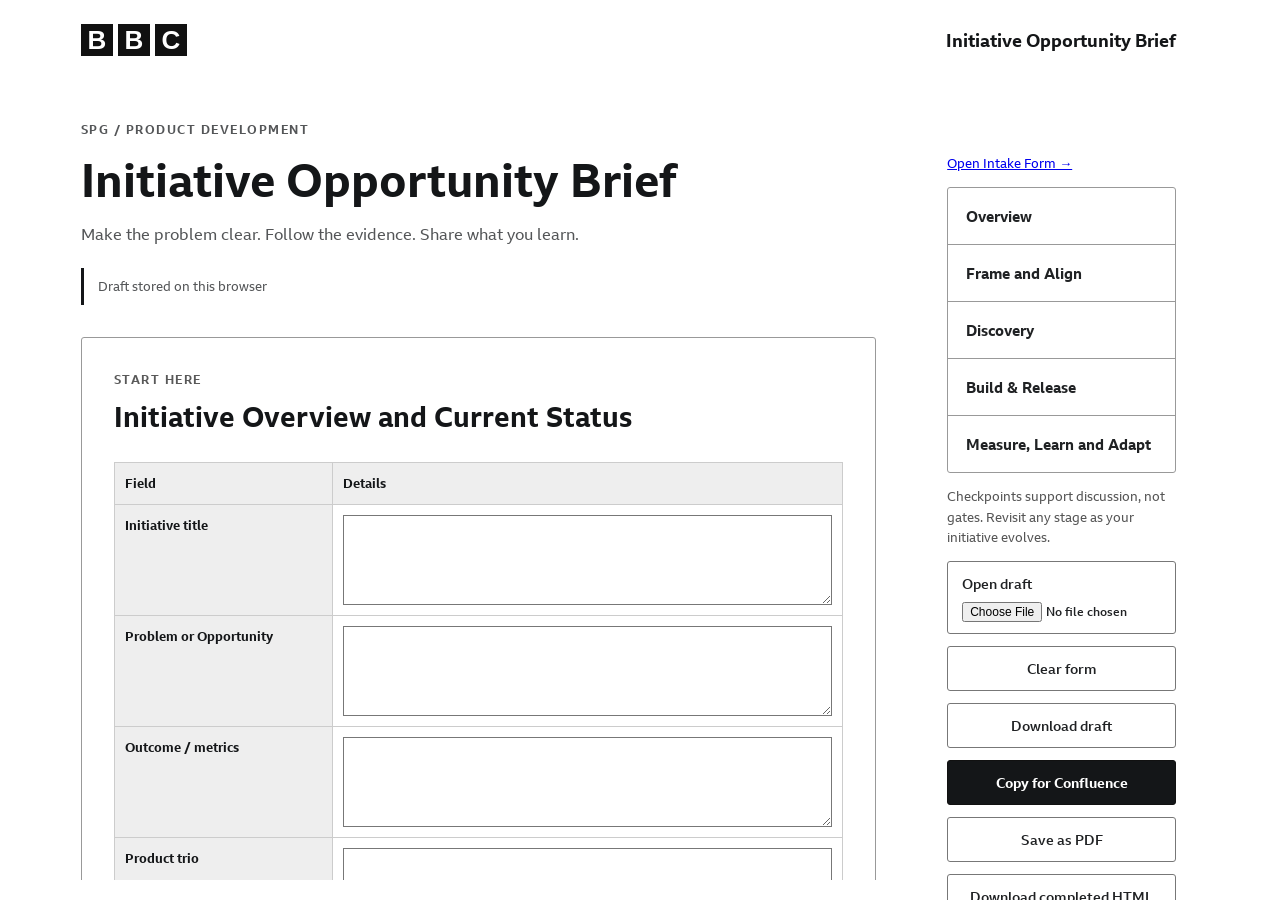
==== commit 1a64fb7b: "Add Intake Form with shared styling and independent drafts" ====
--- a/index.html
+++ b/index.html
@@ -1,5 +1,5 @@
 <!doctype html>
-<html lang="en"><head><meta charset="utf-8"><meta name="viewport" content="width=device-width,initial-scale=1"><title>Initiative Opportunity Brief</title><link rel="stylesheet" href="style.css?v=scroll-title-1"></head><body>
+<html lang="en"><head><meta charset="utf-8"><meta name="viewport" content="width=device-width,initial-scale=1"><title>Initiative Opportunity Brief</title><link rel="stylesheet" href="style.css?v=intake-1"></head><body>
 <div class="masthead"><div class="masthead-inner"><div class="wordmark" aria-label="BBC"><span aria-hidden="true">B</span><span aria-hidden="true">B</span><span aria-hidden="true">C</span></div><span class="masthead-title">Initiative Opportunity Brief</span></div></div>
 
-<div class="layout"><aside tabindex="0" aria-label="Initiative navigation and export options"><nav aria-label="Lifecycle stages" id="nav"></nav><p>Checkpoints support discussion, not gates. Revisit any stage as your initiative evolves.</p><label class="file">Open draft<input type="file" id="import" accept="application/json"></label><button type="button" id="clear">Clear form</button><button id="save">Download draft</button><button id="copy" class="primary">Copy for Confluence</button><button id="pdf">Save as PDF</button><button id="export">Download completed HTML</button><p>Paste into a Confluence page in edit mode. Review formatting before publishing. Drafts stay in this browser; download a backup for safekeeping.</p></aside><main tabindex="0" aria-label="Initiative form"><header><div><span class="eyebrow">SPG / PRODUCT DEVELOPMENT</span><h1>Initiative Opportunity Brief</h1><p>Make the problem clear. Follow the evidence. Share what you learn.</p></div><span id="status" role="status">Draft stored on this browser</span></header><form id="form"></form></main></div><dialog id="clear-dialog" aria-labelledby="clear-title" aria-describedby="clear-description"><h2 id="clear-title">Clear this brief?</h2><p id="clear-description">This removes all answers, columns, checkpoints, and the saved draft in this browser. Download a draft first if you want to keep a copy.</p><div class="dialog-actions"><button type="button" id="clear-cancel" autofocus>Keep editing</button><button type="button" id="clear-confirm" class="primary">Clear all answers</button></div></dialog><script src="app.js?v=scroll-title-1"></script></body></html>
+<div class="layout"><aside tabindex="0" aria-label="Initiative navigation and export options"><p><a href="intake.html">Open Intake Form →</a></p><nav aria-label="Lifecycle stages" id="nav"></nav><p>Checkpoints support discussion, not gates. Revisit any stage as your initiative evolves.</p><label class="file">Open draft<input type="file" id="import" accept="application/json"></label><button type="button" id="clear">Clear form</button><button id="save">Download draft</button><button id="copy" class="primary">Copy for Confluence</button><button id="pdf">Save as PDF</button><button id="export">Download completed HTML</button><p>Paste into a Confluence page in edit mode. Review formatting before publishing. Drafts stay in this browser; download a backup for safekeeping.</p></aside><main tabindex="0" aria-label="Initiative form"><header><div><span class="eyebrow">SPG / PRODUCT DEVELOPMENT</span><h1>Initiative Opportunity Brief</h1><p>Make the problem clear. Follow the evidence. Share what you learn.</p></div><span id="status" role="status">Draft stored on this browser</span></header><form id="form"></form></main></div><dialog id="clear-dialog" aria-labelledby="clear-title" aria-describedby="clear-description"><h2 id="clear-title">Clear this brief?</h2><p id="clear-description">This removes all answers, columns, checkpoints, and the saved draft in this browser. Download a draft first if you want to keep a copy.</p><div class="dialog-actions"><button type="button" id="clear-cancel" autofocus>Keep editing</button><button type="button" id="clear-confirm" class="primary">Clear all answers</button></div></dialog><script src="app.js?v=intake-1"></script></body></html>
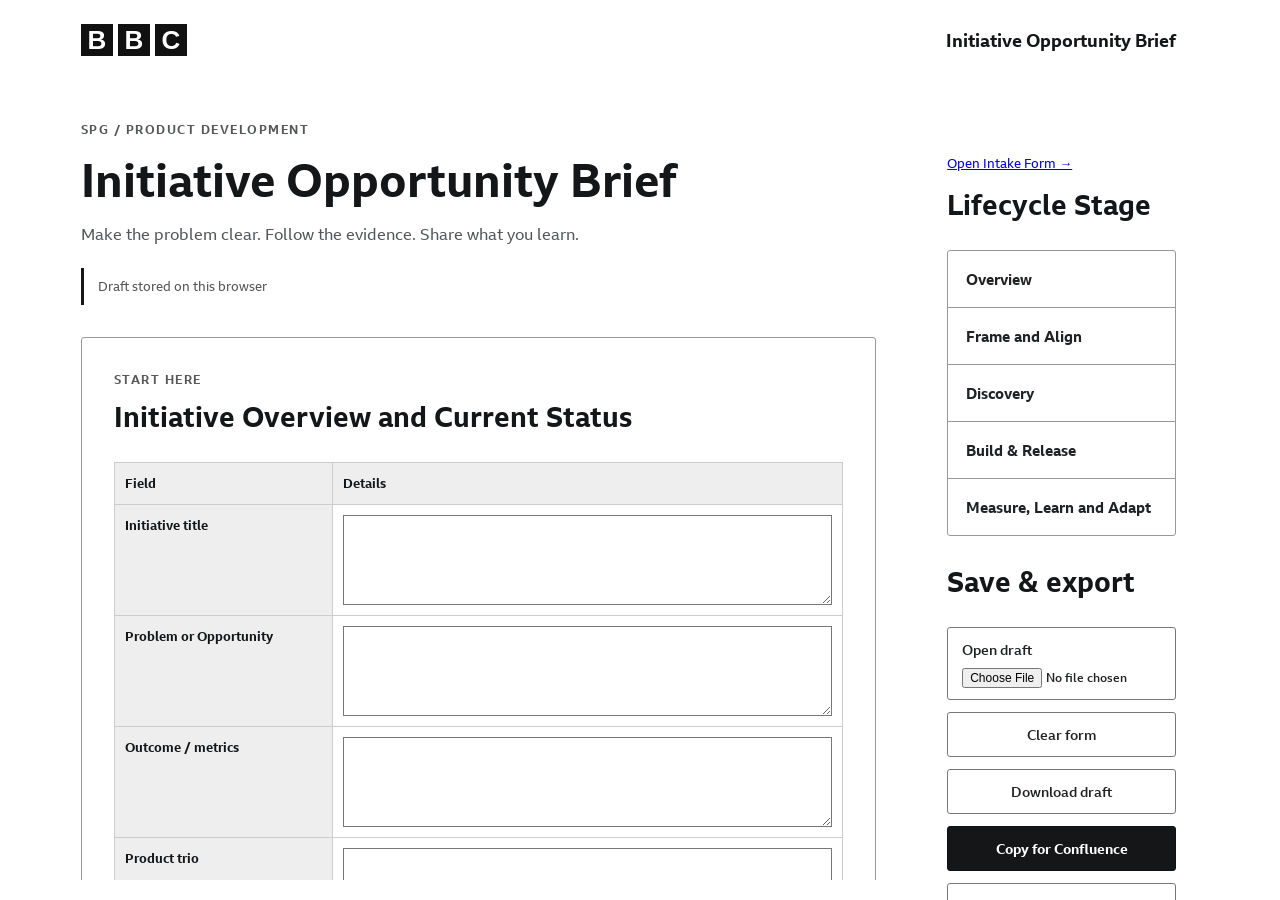
==== commit 2c312947: "Add lifecycle and export headings to initiative sidebar" ====
--- a/index.html
+++ b/index.html
@@ -2,4 +2,4 @@
 <html lang="en"><head><meta charset="utf-8"><meta name="viewport" content="width=device-width,initial-scale=1"><title>Initiative Opportunity Brief</title><link rel="stylesheet" href="style.css?v=intake-1"></head><body>
 <div class="masthead"><div class="masthead-inner"><div class="wordmark" aria-label="BBC"><span aria-hidden="true">B</span><span aria-hidden="true">B</span><span aria-hidden="true">C</span></div><span class="masthead-title">Initiative Opportunity Brief</span></div></div>
 
-<div class="layout"><aside tabindex="0" aria-label="Initiative navigation and export options"><p><a href="intake.html">Open Intake Form →</a></p><nav aria-label="Lifecycle stages" id="nav"></nav><p>Checkpoints support discussion, not gates. Revisit any stage as your initiative evolves.</p><label class="file">Open draft<input type="file" id="import" accept="application/json"></label><button type="button" id="clear">Clear form</button><button id="save">Download draft</button><button id="copy" class="primary">Copy for Confluence</button><button id="pdf">Save as PDF</button><button id="export">Download completed HTML</button><p>Paste into a Confluence page in edit mode. Review formatting before publishing. Drafts stay in this browser; download a backup for safekeeping.</p></aside><main tabindex="0" aria-label="Initiative form"><header><div><span class="eyebrow">SPG / PRODUCT DEVELOPMENT</span><h1>Initiative Opportunity Brief</h1><p>Make the problem clear. Follow the evidence. Share what you learn.</p></div><span id="status" role="status">Draft stored on this browser</span></header><form id="form"></form></main></div><dialog id="clear-dialog" aria-labelledby="clear-title" aria-describedby="clear-description"><h2 id="clear-title">Clear this brief?</h2><p id="clear-description">This removes all answers, columns, checkpoints, and the saved draft in this browser. Download a draft first if you want to keep a copy.</p><div class="dialog-actions"><button type="button" id="clear-cancel" autofocus>Keep editing</button><button type="button" id="clear-confirm" class="primary">Clear all answers</button></div></dialog><script src="app.js?v=intake-1"></script></body></html>
+<div class="layout"><aside tabindex="0" aria-label="Initiative navigation and export options"><p><a href="intake.html">Open Intake Form →</a></p><h2 id="lifecycle-title">Lifecycle Stage</h2><nav aria-labelledby="lifecycle-title" id="nav"></nav><h2 class="sidebar-actions-title">Save &amp; export</h2><label class="file">Open draft<input type="file" id="import" accept="application/json"></label><button type="button" id="clear">Clear form</button><button id="save">Download draft</button><button id="copy" class="primary">Copy for Confluence</button><button id="pdf">Save as PDF</button><button id="export">Download completed HTML</button><p>Paste into a Confluence page in edit mode. Review formatting before publishing. Drafts stay in this browser; download a backup for safekeeping.</p></aside><main tabindex="0" aria-label="Initiative form"><header><div><span class="eyebrow">SPG / PRODUCT DEVELOPMENT</span><h1>Initiative Opportunity Brief</h1><p>Make the problem clear. Follow the evidence. Share what you learn.</p></div><span id="status" role="status">Draft stored on this browser</span></header><form id="form"></form></main></div><dialog id="clear-dialog" aria-labelledby="clear-title" aria-describedby="clear-description"><h2 id="clear-title">Clear this brief?</h2><p id="clear-description">This removes all answers, columns, checkpoints, and the saved draft in this browser. Download a draft first if you want to keep a copy.</p><div class="dialog-actions"><button type="button" id="clear-cancel" autofocus>Keep editing</button><button type="button" id="clear-confirm" class="primary">Clear all answers</button></div></dialog><script src="app.js?v=intake-1"></script></body></html>
--- a/style.css
+++ b/style.css
@@ -162,3 +162,4 @@
 @media screen and (min-width: 851px) {
   .masthead-inner { padding-right: calc(6% + 12px); overflow-y: hidden; scrollbar-gutter: stable; }
 }
+.sidebar-actions-title { margin-top: 28px; }
